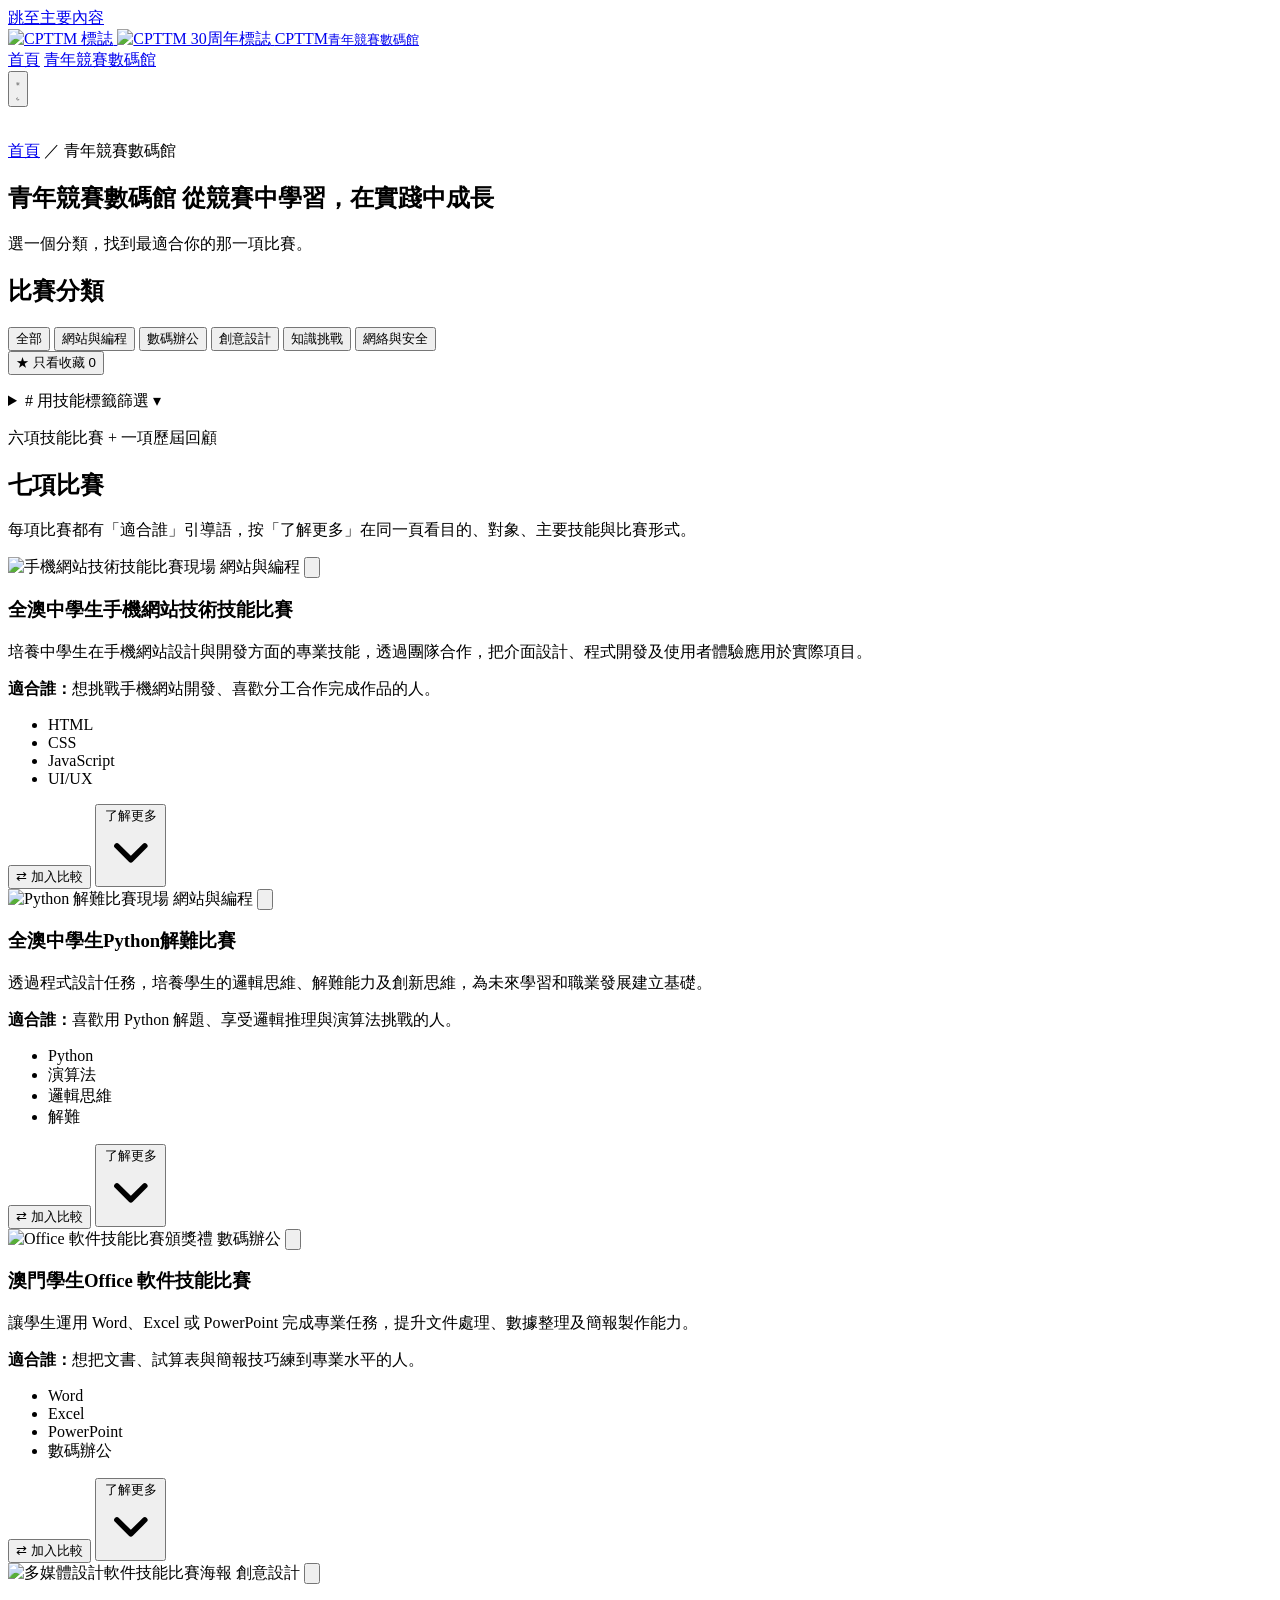
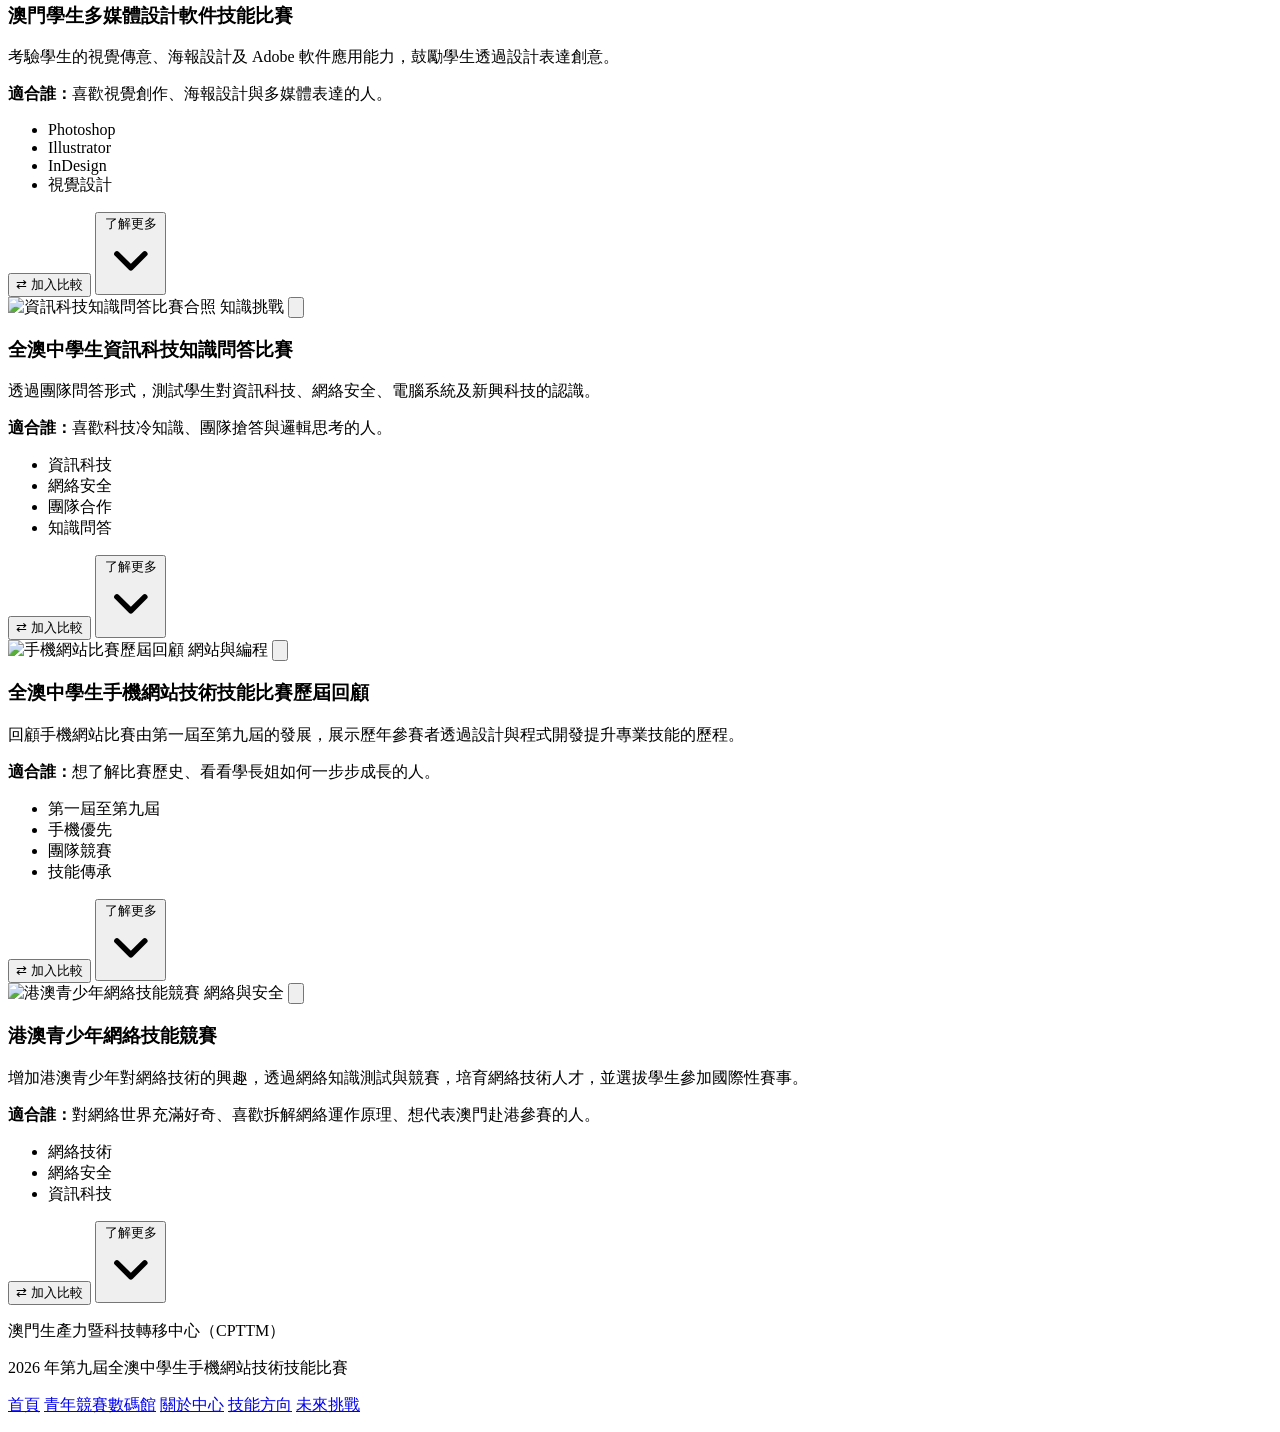
==== competitions.html @ b7210f03 "Add files via upload" ====
<!DOCTYPE html>
<html lang="zh-Hant" data-theme="light">
<head>
  <meta charset="UTF-8">
  <meta name="viewport" content="width=device-width, initial-scale=1.0">
  <meta name="description" content="CPTTM 青年競賽數碼館 — 從競賽中學習，在實踐中成長。六項比賽、九屆歷程，找到最適合你的那一項。">
  <meta name="theme-color" content="#0a2540">
  <title>青年競賽數碼館｜從競賽中學習，在實踐中成長</title>
  <script>
    /* 提早設定主題，避免畫面閃爍；同時標記 JS 已啟用（給動畫用） */
    (function () {
      document.documentElement.classList.add("js");
      try {
        var t = localStorage.getItem("cpttm30_theme");
        if (t !== "light" && t !== "dark") {
          t = (window.matchMedia && window.matchMedia("(prefers-color-scheme: dark)").matches)
            ? "dark" : "light";
        }
        document.documentElement.setAttribute("data-theme", t);
      } catch (e) {
        document.documentElement.setAttribute("data-theme", "light");
      }
    })();
  </script>
  <link rel="stylesheet" href="css/style.css">
</head>
<body>
  <a class="skip-link" href="#main">跳至主要內容</a>

  <header class="site-header">
    <div class="wrap header-inner">
      <a class="brand" href="index.html" aria-label="CPTTM 青年競賽數碼館首頁">
        <img src="logos/原色LOGO.png" alt="CPTTM 標誌" class="logo-cpttm" decoding="async">
        <img src="logos/cpttm-30th-c.png" alt="CPTTM 30周年標誌" class="logo-30th" decoding="async">
        <span class="site-name">CPTTM<small>青年競賽數碼館</small></span>
      </a>
      <nav class="main-nav" aria-label="主要導覽">
        <a href="index.html">首頁</a>
        <a href="competitions.html" aria-current="page">青年競賽數碼館</a>
      </nav>
      <button class="theme-toggle" id="themeToggle" type="button"
              aria-label="切換至深色模式" aria-pressed="false">
        <svg class="icon-sun" viewBox="0 0 24 24" aria-hidden="true" focusable="false">
          <circle cx="12" cy="12" r="4.5" fill="none" stroke="currentColor" stroke-width="1.8"/>
          <path d="M12 2.5 V5 M12 19 V21.5 M2.5 12 H5 M19 12 H21.5
                   M5.2 5.2 L6.9 6.9 M17.1 17.1 L18.8 18.8
                   M18.8 5.2 L17.1 6.9 M6.9 17.1 L5.2 18.8"
                stroke="currentColor" stroke-width="1.8" stroke-linecap="round"/>
        </svg>
        <svg class="icon-moon" viewBox="0 0 24 24" aria-hidden="true" focusable="false">
          <path d="M20 14.5 A8.5 8.5 0 1 1 9.5 4 A7 7 0 0 0 20 14.5 Z"
                fill="none" stroke="currentColor" stroke-width="1.8"
                stroke-linejoin="round"/>
        </svg>
      </button>
    </div>
  </header>

  <main id="main">

       <!-- ===== 頁面標題 ===== -->
       <section class="page-hero" aria-labelledby="page-title">
        <!-- 裝飾背景圖（三張傾斜縮圖，低透明度） -->
        <div class="page-hero-bg" aria-hidden="true">
          <img src="images/competition-web.jpg"    alt="" class="phb-img phb-img--1">
          <img src="images/competition-python.jpg" alt="" class="phb-img phb-img--2">
          <img src="images/competition-quiz.jpg"   alt="" class="phb-img phb-img--3">
        </div>
        <div class="wrap">
          <p class="page-eyebrow">
            <a href="index.html" class="breadcrumb">首頁</a>
            <span aria-hidden="true">／</span>
            青年競賽數碼館
          </p>
          <h1 id="page-title" class="page-title">
            <span>青年競賽數碼館</span>
            <span>從競賽中學習，在實踐中成長</span>
          </h1>
          <p class="page-sub">選一個分類，找到最適合你的那一項比賽。</p>
        </div>
      </section>
    <!-- ===== 篩選 ===== -->
    <section class="section section--tight" aria-labelledby="filter-title">
      <div class="wrap">
        <h2 id="filter-title" class="sr-only">比賽分類</h2>

        <div class="filter-bar" role="group" aria-label="比賽分類篩選">
          <button class="filter-btn is-active" type="button" data-filter="all" aria-pressed="true">全部</button>
          <button class="filter-btn" type="button" data-filter="web" aria-pressed="false">網站與編程</button>
          <button class="filter-btn" type="button" data-filter="office" aria-pressed="false">數碼辦公</button>
          <button class="filter-btn" type="button" data-filter="design" aria-pressed="false">創意設計</button>
          <button class="filter-btn" type="button" data-filter="quiz" aria-pressed="false">知識挑戰</button>
          <button class="filter-btn" type="button" data-filter="network" aria-pressed="false">網絡與安全</button>
        </div>

        <div class="filter-extra">
          <button class="fav-filter-btn" id="favFilterBtn" type="button" aria-pressed="false">
            <span aria-hidden="true">★</span>
            <span>只看收藏</span>
            <span class="fav-count" id="favCount">0</span>
          </button>
          <p class="filter-hint" id="filterHint" role="status" aria-live="polite"></p>
        </div>

        <!-- 技能標籤：第二層篩選（可折疊） -->
        <details class="tag-filter" id="tagFilter">
          <summary class="tag-filter-summary">
            <span class="tag-filter-icon" aria-hidden="true">#</span>
            <span>用技能標籤篩選</span>
            <span class="tag-filter-chevron" aria-hidden="true">▾</span>
          </summary>
          <div class="tag-cloud" id="tagCloudList" role="group" aria-label="技能標籤篩選"></div>
        </details>
      </div>
    </section>

    <!-- ===== 六項比賽 ===== -->
    <section id="competitions" class="section" aria-labelledby="competitions-title">
      <div class="wrap">
        <header class="section-head">
          <p class="section-eyebrow">六項技能比賽 + 一項歷屆回顧</p>
          <h2 id="competitions-title">七項比賽</h2>
          <p class="section-sub">每項比賽都有「適合誰」引導語，按「了解更多」在同一頁看目的、對象、主要技能與比賽形式。</p>
        </header>

        <div class="competition-grid" id="competitionGrid">

          <!-- A. 手機網站 -->
          <article class="competition-card" data-category="web" data-id="A">
            <div class="card-media">
              <img src="images/competition-web.jpg" alt="手機網站技術技能比賽現場" width="800" height="500" loading="lazy">
              <span class="card-badge">網站與編程</span>
              <button class="fav-btn" type="button" data-fav="A" aria-pressed="false" aria-label="收藏「全澳中學生手機網站技術技能比賽」">
                <svg viewBox="0 0 24 24" aria-hidden="true" focusable="false">
                  <path d="M12 3 L14.9 9 L21.5 9.7 L16.7 14.2 L18 20.7 L12 17.6 L6 20.7 L7.3 14.2 L2.5 9.7 L9.1 9 Z"
                        fill="none" stroke="currentColor" stroke-width="1.8" stroke-linejoin="round"/>
                </svg>
              </button>
            </div>
            <div class="card-body">
              <h3>全澳中學生手機網站技術技能比賽</h3>
              <p class="card-intro">培養中學生在手機網站設計與開發方面的專業技能，透過團隊合作，把介面設計、程式開發及使用者體驗應用於實際項目。</p>
              <p class="card-fit"><strong>適合誰：</strong>想挑戰手機網站開發、喜歡分工合作完成作品的人。</p>
              <ul class="tag-row" aria-label="技能標籤">
                <li>HTML</li><li>CSS</li><li>JavaScript</li><li>UI/UX</li>
              </ul>
              <button class="compare-btn" type="button" data-compare="A" aria-pressed="false">
                <span aria-hidden="true">⇄</span>
                <span class="compare-label">加入比較</span>
              </button>
              <button class="more-btn" type="button" aria-expanded="false" aria-controls="detail-A">
                <span>了解更多</span>
                <svg viewBox="0 0 24 24" aria-hidden="true" focusable="false">
                  <path d="M6 9 L12 15 L18 9" stroke="currentColor" stroke-width="2.4"
                        fill="none" stroke-linecap="round" stroke-linejoin="round"/>
                </svg>
              </button>
              <div class="details" id="detail-A" hidden>
                <dl>
                  <div><dt>比賽目的</dt><dd>培養中學生在手機網站設計與開發方面的專業技能。</dd></div>
                  <div><dt>參賽對象</dt><dd>本澳中學生（二人一隊）。</dd></div>
                  <div><dt>主要技能</dt><dd>HTML、CSS、JavaScript、介面與使用者體驗設計。</dd></div>
                  <div><dt>比賽形式</dt><dd>以團隊形式於限時內完成指定主題的手機網站。</dd></div>
                </dl>
                <button class="close-btn" type="button">收起</button>
              </div>
            </div>
          </article>

          <!-- B. Python -->
          <article class="competition-card" data-category="web" data-id="B">
            <div class="card-media">
              <img src="images/competition-python.jpg" alt="Python 解難比賽現場" width="800" height="500" loading="lazy">
              <span class="card-badge">網站與編程</span>
              <button class="fav-btn" type="button" data-fav="B" aria-pressed="false" aria-label="收藏「全澳中學生Python解難比賽」">
                <svg viewBox="0 0 24 24" aria-hidden="true" focusable="false">
                  <path d="M12 3 L14.9 9 L21.5 9.7 L16.7 14.2 L18 20.7 L12 17.6 L6 20.7 L7.3 14.2 L2.5 9.7 L9.1 9 Z"
                        fill="none" stroke="currentColor" stroke-width="1.8" stroke-linejoin="round"/>
                </svg>
              </button>
            </div>
            <div class="card-body">
              <h3>全澳中學生Python解難比賽</h3>
              <p class="card-intro">透過程式設計任務，培養學生的邏輯思維、解難能力及創新思維，為未來學習和職業發展建立基礎。</p>
              <p class="card-fit"><strong>適合誰：</strong>喜歡用 Python 解題、享受邏輯推理與演算法挑戰的人。</p>
              <ul class="tag-row" aria-label="技能標籤">
                <li>Python</li><li>演算法</li><li>邏輯思維</li><li>解難</li>
              </ul>
              <button class="compare-btn" type="button" data-compare="B" aria-pressed="false">
                <span aria-hidden="true">⇄</span>
                <span class="compare-label">加入比較</span>
              </button>
              <button class="more-btn" type="button" aria-expanded="false" aria-controls="detail-B">
                <span>了解更多</span>
                <svg viewBox="0 0 24 24" aria-hidden="true" focusable="false">
                  <path d="M6 9 L12 15 L18 9" stroke="currentColor" stroke-width="2.4"
                        fill="none" stroke-linecap="round" stroke-linejoin="round"/>
                </svg>
              </button>
              <div class="details" id="detail-B" hidden>
                <dl>
                  <div><dt>比賽目的</dt><dd>培養學生的邏輯思維、解難能力及創新思維。</dd></div>
                  <div><dt>參賽對象</dt><dd>本澳中學生。</dd></div>
                  <div><dt>主要技能</dt><dd>Python、演算法、邏輯思維。</dd></div>
                  <div><dt>比賽形式</dt><dd>於限時內透過程式設計任務完成解難挑戰。</dd></div>
                </dl>
                <button class="close-btn" type="button">收起</button>
              </div>
            </div>
          </article>

          <!-- C. Office -->
          <article class="competition-card" data-category="office" data-id="C">
            <div class="card-media">
              <img src="images/competition-office.jpg" alt="Office 軟件技能比賽頒獎禮" width="800" height="500" loading="lazy">
              <span class="card-badge">數碼辦公</span>
              <button class="fav-btn" type="button" data-fav="C" aria-pressed="false" aria-label="收藏「澳門學生Office 軟件技能比賽」">
                <svg viewBox="0 0 24 24" aria-hidden="true" focusable="false">
                  <path d="M12 3 L14.9 9 L21.5 9.7 L16.7 14.2 L18 20.7 L12 17.6 L6 20.7 L7.3 14.2 L2.5 9.7 L9.1 9 Z"
                        fill="none" stroke="currentColor" stroke-width="1.8" stroke-linejoin="round"/>
                </svg>
              </button>
            </div>
            <div class="card-body">
              <h3>澳門學生Office 軟件技能比賽</h3>
              <p class="card-intro">讓學生運用 Word、Excel 或 PowerPoint 完成專業任務，提升文件處理、數據整理及簡報製作能力。</p>
              <p class="card-fit"><strong>適合誰：</strong>想把文書、試算表與簡報技巧練到專業水平的人。</p>
              <ul class="tag-row" aria-label="技能標籤">
                <li>Word</li><li>Excel</li><li>PowerPoint</li><li>數碼辦公</li>
              </ul>
              <button class="compare-btn" type="button" data-compare="C" aria-pressed="false">
                <span aria-hidden="true">⇄</span>
                <span class="compare-label">加入比較</span>
              </button>
              <button class="more-btn" type="button" aria-expanded="false" aria-controls="detail-C">
                <span>了解更多</span>
                <svg viewBox="0 0 24 24" aria-hidden="true" focusable="false">
                  <path d="M6 9 L12 15 L18 9" stroke="currentColor" stroke-width="2.4"
                        fill="none" stroke-linecap="round" stroke-linejoin="round"/>
                </svg>
              </button>
              <div class="details" id="detail-C" hidden>
                <dl>
                  <div><dt>比賽目的</dt><dd>提升學生的文件處理、數據整理及簡報製作能力。</dd></div>
                  <div><dt>參賽對象</dt><dd>本澳學生。</dd></div>
                  <div><dt>主要技能</dt><dd>Word、Excel、PowerPoint。</dd></div>
                  <div><dt>比賽形式</dt><dd>運用 Office 軟件完成指定專業任務。</dd></div>
                </dl>
                <button class="close-btn" type="button">收起</button>
              </div>
            </div>
          </article>

          <!-- D. 多媒體設計 -->
          <article class="competition-card" data-category="design" data-id="D">
            <div class="card-media">
              <img src="images/competition-design.jpg" alt="多媒體設計軟件技能比賽海報" width="800" height="500" loading="lazy">
              <span class="card-badge">創意設計</span>
              <button class="fav-btn" type="button" data-fav="D" aria-pressed="false" aria-label="收藏「澳門學生多媒體設計軟件技能比賽」">
                <svg viewBox="0 0 24 24" aria-hidden="true" focusable="false">
                  <path d="M12 3 L14.9 9 L21.5 9.7 L16.7 14.2 L18 20.7 L12 17.6 L6 20.7 L7.3 14.2 L2.5 9.7 L9.1 9 Z"
                        fill="none" stroke="currentColor" stroke-width="1.8" stroke-linejoin="round"/>
                </svg>
              </button>
            </div>
            <div class="card-body">
              <h3>澳門學生多媒體設計軟件技能比賽</h3>
              <p class="card-intro">考驗學生的視覺傳意、海報設計及 Adobe 軟件應用能力，鼓勵學生透過設計表達創意。</p>
              <p class="card-fit"><strong>適合誰：</strong>喜歡視覺創作、海報設計與多媒體表達的人。</p>
              <ul class="tag-row" aria-label="技能標籤">
                <li>Photoshop</li><li>Illustrator</li><li>InDesign</li><li>視覺設計</li>
              </ul>
              <button class="compare-btn" type="button" data-compare="D" aria-pressed="false">
                <span aria-hidden="true">⇄</span>
                <span class="compare-label">加入比較</span>
              </button>
              <button class="more-btn" type="button" aria-expanded="false" aria-controls="detail-D">
                <span>了解更多</span>
                <svg viewBox="0 0 24 24" aria-hidden="true" focusable="false">
                  <path d="M6 9 L12 15 L18 9" stroke="currentColor" stroke-width="2.4"
                        fill="none" stroke-linecap="round" stroke-linejoin="round"/>
                </svg>
              </button>
              <div class="details" id="detail-D" hidden>
                <dl>
                  <div><dt>比賽目的</dt><dd>考驗學生的視覺傳意與海報設計能力，鼓勵以設計表達創意。</dd></div>
                  <div><dt>參賽對象</dt><dd>本澳學生。</dd></div>
                  <div><dt>主要技能</dt><dd>Photoshop、Illustrator、InDesign、視覺設計。</dd></div>
                  <div><dt>比賽形式</dt><dd>運用設計軟件完成指定主題的視覺創作。</dd></div>
                </dl>
                <button class="close-btn" type="button">收起</button>
              </div>
            </div>
          </article>

          <!-- E. 知識問答 -->
          <article class="competition-card" data-category="quiz" data-id="E">
            <div class="card-media">
              <img src="images/competition-quiz.jpg" alt="資訊科技知識問答比賽合照" width="800" height="500" loading="lazy">
              <span class="card-badge">知識挑戰</span>
              <button class="fav-btn" type="button" data-fav="E" aria-pressed="false" aria-label="收藏「全澳中學生資訊科技知識問答比賽」">
                <svg viewBox="0 0 24 24" aria-hidden="true" focusable="false">
                  <path d="M12 3 L14.9 9 L21.5 9.7 L16.7 14.2 L18 20.7 L12 17.6 L6 20.7 L7.3 14.2 L2.5 9.7 L9.1 9 Z"
                        fill="none" stroke="currentColor" stroke-width="1.8" stroke-linejoin="round"/>
                </svg>
              </button>
            </div>
            <div class="card-body">
              <h3>全澳中學生資訊科技知識問答比賽</h3>
              <p class="card-intro">透過團隊問答形式，測試學生對資訊科技、網絡安全、電腦系統及新興科技的認識。</p>
              <p class="card-fit"><strong>適合誰：</strong>喜歡科技冷知識、團隊搶答與邏輯思考的人。</p>
              <ul class="tag-row" aria-label="技能標籤">
                <li>資訊科技</li><li>網絡安全</li><li>團隊合作</li><li>知識問答</li>
              </ul>
              <button class="compare-btn" type="button" data-compare="E" aria-pressed="false">
                <span aria-hidden="true">⇄</span>
                <span class="compare-label">加入比較</span>
              </button>
              <button class="more-btn" type="button" aria-expanded="false" aria-controls="detail-E">
                <span>了解更多</span>
                <svg viewBox="0 0 24 24" aria-hidden="true" focusable="false">
                  <path d="M6 9 L12 15 L18 9" stroke="currentColor" stroke-width="2.4"
                        fill="none" stroke-linecap="round" stroke-linejoin="round"/>
                </svg>
              </button>
              <div class="details" id="detail-E" hidden>
                <dl>
                  <div><dt>比賽目的</dt><dd>測試學生對資訊科技、網絡安全、電腦系統及新興科技的認識。</dd></div>
                  <div><dt>參賽對象</dt><dd>本澳中學生（團隊形式）。</dd></div>
                  <div><dt>主要技能</dt><dd>資訊科技、網絡安全、團隊合作。</dd></div>
                  <div><dt>比賽形式</dt><dd>團隊問答。</dd></div>
                </dl>
                <button class="close-btn" type="button">收起</button>
              </div>
            </div>
          </article>

          <!-- F. 歷屆回顧（入口卡） -->
          <article class="competition-card" data-category="web" data-id="F">
            <div class="card-media">
              <img src="images/competition-history.jpg" alt="手機網站比賽歷屆回顧" width="800" height="500" loading="lazy">
              <span class="card-badge">網站與編程</span>
              <button class="fav-btn" type="button" data-fav="F" aria-pressed="false" aria-label="收藏「全澳中學生手機網站技術技能比賽歷屆回顧」">
                <svg viewBox="0 0 24 24" aria-hidden="true" focusable="false">
                  <path d="M12 3 L14.9 9 L21.5 9.7 L16.7 14.2 L18 20.7 L12 17.6 L6 20.7 L7.3 14.2 L2.5 9.7 L9.1 9 Z"
                        fill="none" stroke="currentColor" stroke-width="1.8" stroke-linejoin="round"/>
                </svg>
              </button>
            </div>
            <div class="card-body">
              <h3>全澳中學生手機網站技術技能比賽歷屆回顧</h3>
              <p class="card-intro">回顧手機網站比賽由第一屆至第九屆的發展，展示歷年參賽者透過設計與程式開發提升專業技能的歷程。</p>
              <p class="card-fit"><strong>適合誰：</strong>想了解比賽歷史、看看學長姐如何一步步成長的人。</p>
              <ul class="tag-row" aria-label="技能標籤">
                <li>第一屆至第九屆</li><li>手機優先</li><li>團隊競賽</li><li>技能傳承</li>
              </ul>
              <button class="compare-btn" type="button" data-compare="F" aria-pressed="false">
                <span aria-hidden="true">⇄</span>
                <span class="compare-label">加入比較</span>
              </button>
              <button class="more-btn" type="button" aria-expanded="false" aria-controls="detail-F">
                <span>了解更多</span>
                <svg viewBox="0 0 24 24" aria-hidden="true" focusable="false">
                  <path d="M6 9 L12 15 L18 9" stroke="currentColor" stroke-width="2.4"
                        fill="none" stroke-linecap="round" stroke-linejoin="round"/>
                </svg>
              </button>
              <div class="details" id="detail-F" hidden>
                <dl>
                  <div><dt>比賽目的</dt><dd>回顧手機網站比賽由第一屆至第九屆的發展，展示技能傳承。</dd></div>
                  <div><dt>參賽對象</dt><dd>歷屆參賽者及公眾。</dd></div>
                  <div><dt>主要技能</dt><dd>手機優先、團隊競賽、技能傳承。</dd></div>
                  <div><dt>比賽形式</dt><dd>歷屆賽事回顧與成果展示。</dd></div>
                </dl>
                <p class="detail-actions">
                  <button class="text-btn" type="button" data-open-history>
                    查看第一屆至第九屆完整回顧 <span aria-hidden="true">→</span>
                  </button>
                </p>
                <button class="close-btn" type="button">收起</button>
              </div>
            </div>
          </article>
        <!-- G. 港澳青少年網絡技能競賽 -->
<article class="competition-card" data-category="network" data-id="G">
  <div class="card-media">
    <img src="images/cyber_competition.jpeg" alt="港澳青少年網絡技能競賽" width="800" height="500" loading="lazy">
    <span class="card-badge">網絡與安全</span>
    <button class="fav-btn" type="button" data-fav="G" aria-pressed="false" aria-label="收藏「港澳青少年網絡技能競賽」">
      <svg viewBox="0 0 24 24" aria-hidden="true" focusable="false">
        <path d="M12 3 L14.9 9 L21.5 9.7 L16.7 14.2 L18 20.7 L12 17.6 L6 20.7 L7.3 14.2 L2.5 9.7 L9.1 9 Z"
              fill="none" stroke="currentColor" stroke-width="1.8" stroke-linejoin="round"/>
      </svg>
    </button>
  </div>
  <div class="card-body">
    <h3>港澳青少年網絡技能競賽</h3>
    <p class="card-intro">增加港澳青少年對網絡技術的興趣，透過網絡知識測試與競賽，培育網絡技術人才，並選拔學生參加國際性賽事。</p>
    <p class="card-fit"><strong>適合誰：</strong>對網絡世界充滿好奇、喜歡拆解網絡運作原理、想代表澳門赴港參賽的人。</p>
    <ul class="tag-row" aria-label="技能標籤">
      <li>網絡技術</li><li>網絡安全</li><li>資訊科技</li>
    </ul>
    <button class="compare-btn" type="button" data-compare="G" aria-pressed="false">
      <span aria-hidden="true">⇄</span>
      <span class="compare-label">加入比較</span>
    </button>
    <button class="more-btn" type="button" aria-expanded="false" aria-controls="detail-G">
      <span>了解更多</span>
      <svg viewBox="0 0 24 24" aria-hidden="true" focusable="false">
        <path d="M6 9 L12 15 L18 9" stroke="currentColor" stroke-width="2.4"
              fill="none" stroke-linecap="round" stroke-linejoin="round"/>
      </svg>
    </button>
    <div class="details" id="detail-G" hidden>
      <dl>
        <div><dt>比賽目的</dt><dd>增加港澳兩地青少年對網絡技術的興趣，培育本澳網絡技術專才。</dd></div>
        <div><dt>參賽對象</dt><dd>本澳中學生。</dd></div>
        <div><dt>主要技能</dt><dd>網絡技術、網絡安全、資訊科技。</dd></div>
        <div><dt>比賽形式</dt><dd>初賽為線上網絡知識測試，成績最好的20名進入決賽，赴港參賽。</dd></div>
      </dl>
      <button class="close-btn" type="button">收起</button>
    </div>
  </div>
</article>

        </div>

        <p class="empty-state" id="emptyState" hidden>目前沒有符合條件的比賽，請試試其他分類。</p>
      </div>
    </section>

    <!-- ===== 歷屆回顧（獨立區域，預設隱藏） ===== -->
    <section id="historyWrapper" class="section section--tinted history-wrapper" hidden aria-labelledby="history-title">
      <div class="wrap">

        <header class="section-head history-head">
          <p class="section-eyebrow">歷屆手機網站比賽</p>
          <h2 id="history-title">一項比賽，九屆成長</h2>
          <p class="section-sub">從第一屆的起點，到第九屆的本屆——比賽陪伴本澳中學生一步步走過。</p>
          <button type="button" class="close-btn history-close" id="historyCloseBtn">
            <span aria-hidden="true">✕</span> 收起歷屆回顧
          </button>
        </header>

        <!-- 屆次按鈕列（只在這裡出現） -->
        <div class="editions" aria-label="比賽屆次">
          <span class="editions-label">屆次</span>
          <ol class="edition-list" role="list">
            <li><button class="edition-btn" type="button" data-edition="1">第一屆</button></li>
            <li><button class="edition-btn" type="button" data-edition="2">第二屆</button></li>
            <li><button class="edition-btn" type="button" data-edition="3">第三屆</button></li>
            <li><button class="edition-btn" type="button" data-edition="4">第四屆</button></li>
            <li><button class="edition-btn" type="button" data-edition="5">第五屆</button></li>
            <li><button class="edition-btn" type="button" data-edition="6">第六屆</button></li>
            <li><button class="edition-btn" type="button" data-edition="7">第七屆</button></li>
            <li><button class="edition-btn" type="button" data-edition="8">第八屆</button></li>
            <li class="current">
              <button class="edition-btn" type="button" data-edition="9" aria-current="true">
                第九屆<em class="badge-now">本屆</em>
              </button>
            </li>
          </ol>
        </div>

        <!-- 每年獨立 section -->
        <div class="history-sections">

          <article class="history-section" id="history-1" data-edition="1">
            <header class="history-section-head">
              <span class="history-year" aria-hidden="true">2018</span>
              <h3>第一屆：起點</h3>
            </header>
            <dl class="history-meta">
              <div><dt>主辦</dt><dd>澳門生產力暨科技轉移中心</dd></div>
              <div><dt>協辦 / 贊助</dt><dd>澳門科學技術發展基金協辦；教育暨青年局贊助</dd></div>
              <div><dt>比賽形式</dt><dd>個人制，先經培訓班篩選</dd></div>
              <div><dt>決賽地點</dt><dd>科技周期間進行</dd></div>
            </dl>
            <p class="history-desc">第一屆全澳中學生手機網站設計技能比賽正式創辦，為本澳中學生提供手機網站技術競技平台。比賽以個人方式參賽，先經培訓班篩選，決賽於科技周期間進行。</p>
            <div class="history-awards">
              <h4>獲獎名單</h4>
              <ul>
                <li><strong>中學組冠軍</strong>李佳駿</li>
              </ul>
              <p class="history-prize">獎金：第一名 6,000 元、第二名 3,000 元、第三名 1,500 元，各獲獎盃乙座。</p>
            </div>
          </article>

          <article class="history-section" id="history-2" data-edition="2">
            <header class="history-section-head">
              <span class="history-year" aria-hidden="true">2019</span>
              <h3>第二屆：延續</h3>
            </header>
            <dl class="history-meta">
              <div><dt>決賽時間</dt><dd>2019年10月10日</dd></div>
              <div><dt>決賽地點</dt><dd>澳門威尼斯人展覽館—科學技術發展基金 2019 科技周 </dd></div>
              <div><dt>比賽形式</dt><dd>個人制</dd></div>
              <div><dt>技術特點</dt><dd>強調手機感應器互動：位置、方向、體感、相機、藍牙</dd></div>
            </dl>
            <p class="history-desc">第二屆比賽決賽於澳門威尼斯人展覽館中完成。手機網站技術和傳統網站的最大分別在於手機更個人化，及有更多感應器以加強互動，例如位置、方向、體感、相機、甚至藍牙技術等都可以在手機上實現。</p>
            <div class="history-awards">
              <h4>獲獎名單</h4>
              <ul>
                <li><strong>第一名</strong>李佳駿</li>
                <li><strong>第二名</strong>鐘梓瓏</li>
                <li><strong>第三名</strong>蔡尚均</li>
              </ul>
            </div>
          </article>

          <article class="history-section" id="history-3" data-edition="3">
            <header class="history-section-head">
              <span class="history-year" aria-hidden="true">2020</span>
              <h3>第三屆：成長</h3>
            </header>
            <dl class="history-meta">
              <div><dt>報名期間</dt><dd>2020年7月6日 至 7月31日</dd></div>
              <div><dt>組別</dt><dd>中學組、大專組</dd></div>
              <div><dt>參賽人數</dt><dd>72 名學生</dd></div>
              <div><dt>賽制</dt><dd>先網絡培訓強化課程，再選拔賽，每組選出八人進入決賽</dd></div>
              <div><dt>特別安排</dt><dd>首次開放予市民觀賽</dd></div>
            </dl>
            <p class="history-desc">第三屆賽事設有大專組及中學生兩個組別，共有 72 名學生參加，比賽期間首次開放予市民觀賽。賽前提供網絡培訓強化課程，並舉行選拔賽，每組選出八人參加決賽。</p>
            <div class="history-awards">
              <h4>獲獎名單（中學組）</h4>
              <ul>
                <li><strong>冠軍</strong>張鎮揚（澳門勞校中學）</li>
                <li><strong>亞軍</strong>黃浩源（澳門勞校中學）</li>
                <li><strong>季軍</strong>顏俊偉（培正中學）</li>
              </ul>
              <p class="history-prize">獎金：冠軍 6,000 元、亞軍 3,000 元、季軍 1,000 元，各獲獎盃乙座。</p>
            </div>
          </article>

          <article class="history-section" id="history-4" data-edition="4">
            <header class="history-section-head">
              <span class="history-year" aria-hidden="true">2021</span>
              <h3>第四屆：拓展</h3>
            </header>
            <dl class="history-meta">
              <div><dt>初賽日期</dt><dd>2021年9月15日</dd></div>
              <div><dt>組別</dt><dd>中學組、大專組</dd></div>
              <div><dt>決賽名額</dt><dd>中學組前 10 名、大專組前 5 名</dd></div>
              <div><dt>培訓</dt><dd>入圍選手於 9/25、9/26、10/9、10/10 接受共 24 小時培訓</dd></div>
            </dl>
            <p class="history-desc">第四屆全澳學生手機網站技術技能比賽初賽於 2021 年 9 月 15 日完成，賽事分為中學組及大專組。中學組排名前 10 位、大專組排名前 5 位參賽者進入決賽，入圍選手於 9 月 25、26 日、10 月 9、10 日接受共 24 小時的培訓。</p>
            <div class="history-awards">
              <h4>獲獎名單（中學組）</h4>
              <ul>
                <li><strong>冠軍</strong>張鎮揚（澳門勞校中學）</li>
                <li><strong>亞軍</strong>顏俊偉（培正中學）</li>
                <li><strong>季軍</strong>黃浩源（澳門勞校中學）</li>
              </ul>
              <p class="history-prize">獎金：冠軍 4,000 元、亞軍 3,000 元、季軍 2,000 元，各獲獎盃乙座。</p>
            </div>
          </article>

          <article class="history-section" id="history-5" data-edition="5">
            <header class="history-section-head">
              <span class="history-year" aria-hidden="true">2022</span>
              <h3>第五屆：規模</h3>
            </header>
            <dl class="history-meta">
              <div><dt>參賽規模</dt><dd>19 所學校、60 名學生</dd></div>
              <div><dt>初賽日期</dt><dd>2022年11月9日</dd></div>
              <div><dt>決賽日期</dt><dd>2022年11月26日</dd></div>
              <div><dt>決賽地點</dt><dd>本中心數碼匯點</dd></div>
              <div><dt>決賽主題</dt><dd>澳門旅遊文化：旅遊登記表、旅客資訊記錄、行程卡</dd></div>
            </dl>
            <p class="history-desc">第五屆賽事報名踴躍，吸引 19 所學校、共 60 名學生參賽。初賽已於 2022 年 11 月 9 日完成，成績前 16 名的選手晉級決賽，並獲得由本中心提供的 12 小時晉級培訓課程。決賽於 11 月 26 日在本中心數碼匯點舉行，以澳門旅遊文化作主題，讓參賽者設計及製作旅遊登記表及記錄旅客資訊，最後生成行程卡供旅客儲存。</p>
            <div class="history-awards">
              <h4>獲獎名單</h4>
              <ul>
                <li><strong>冠軍</strong>黃浩源（澳門勞校中學）</li>
                <li><strong>亞軍</strong>張鎮揚（澳門勞校中學）</li>
                <li><strong>季軍</strong>羅友成（鏡平學校（中學部））</li>
                <li><strong>優異獎</strong>尤啓樂（培正中學）、顏俊偉（培正中學）、岑嘉洛（澳門大學）</li>
              </ul>
              <p class="history-prize">獎金：冠軍 4,000 元、亞軍 3,000 元、季軍 2,000 元、優異獎 500 元。</p>
            </div>
          </article>

          <article class="history-section" id="history-6" data-edition="6">
            <header class="history-section-head">
              <span class="history-year" aria-hidden="true">2023</span>
              <h3>第六屆：創新</h3>
            </header>
            <dl class="history-meta">
              <div><dt>參賽規模</dt><dd>12 所學校、38 隊、76 位學生</dd></div>
              <div><dt>初賽日期</dt><dd>2023年10月13日</dd></div>
              <div><dt>決賽日期</dt><dd>2023年11月5日</dd></div>
              <div><dt>決賽地點</dt><dd>本中心數碼匯點</dd></div>
              <div><dt>決賽主題</dt><dd>餐飲：簡易自助點餐飲系統（點餐界面、點餐功能、統計價格）</dd></div>
            </dl>
            <p class="history-desc">第六屆賽事吸引 12 所學校、共 38 隊 76 位學生參賽。初賽已於 2023 年 10 月 13 日完成，成績前 10 隊的選手晉級決賽，並獲得由本中心提供的 12 小時晉級培訓課程。決賽於 2023 年 11 月 5 日在本中心數碼匯點舉行，以餐飲作主題，讓參賽隊伍設計及製作簡易的自助點餐飲系統，參賽隊伍需要在限時內完成點餐系統的界面設計、簡易的點餐功能以及統計價格功能。</p>
            <div class="history-awards">
              <h4>獲獎名單</h4>
              <ul>
                <li><strong>冠軍</strong>聖若瑟教區中學第五校（何義輝、林慧俊）</li>
                <li><strong>亞軍</strong>聖保祿學校（盧銘翔、廖梓熙）</li>
                <li><strong>季軍</strong>聖羅撒英文中學（林卓妍、容子詠）</li>
                <li><strong>優異獎</strong>澳門工聯職業技術中學（周啓賢、劉家晞）、澳門勞校中學（許詩雅、李耀輝）</li>
              </ul>
              <p class="history-prize">獎金：冠軍 4,000 元、亞軍 3,000 元、季軍 2,000 元、優異獎 500 元。</p>
            </div>
          </article>

          <article class="history-section" id="history-7" data-edition="7">
            <header class="history-section-head">
              <span class="history-year" aria-hidden="true">2024</span>
              <h3>第七屆：傳承</h3>
            </header>
            <dl class="history-meta">
              <div><dt>合辦單位</dt><dd>澳門教育及青年發展局、澳門生產力暨科技轉移中心</dd></div>
              <div><dt>比賽形式</dt><dd>隊制，每隊 2 人，須為同一學校，每校最多 5 隊</dd></div>
              <div><dt>決賽名額</dt><dd>初賽前 10 隊晉級決賽（每校最多 2 隊）</dd></div>
              <div><dt>初賽內容</dt><dd>HTML、CSS、JavaScript、WCAG、平面設計、網站設計、UI/UX</dd></div>
            </dl>
            <p class="history-desc">第七屆全澳中學生手機網站技術技能比賽由澳門教育及青年發展局與澳門生產力暨科技轉移中心合辦，以隊制形式參賽，每隊 2 人，2 人必須為同一學校，每間學校最多可派出 5 隊隊伍參加初賽。按初賽得分之順序，將有 10 隊隊伍晉身決賽，惟每間學校只限 2 隊隊伍進入決賽。初賽以機試形式作賽，內容涵蓋網站設計和開發的基礎知識，包括 HTML、CSS、JavaScript、WCAG、平面設計、網站設計、用戶介面設計、用戶體驗設計等。</p>
            <div class="history-awards">
              <h4>獲獎名單</h4>
              <ul>
                <li><strong>冠軍</strong>澳門工聯職業技術中學（許紹威、趙梓傑）</li>
                <li><strong>亞軍</strong>聖若瑟教區中學第五校（柯彬淼、何俊銘）</li>
                <li><strong>季軍</strong>粵華中學（彭灝軒、杜家星）</li>
                <li><strong>優異獎</strong>澳門培正中學（李源浩、羅天逸；楊皓森、李倬霖）、聖公會（蔡高中學）等</li>
              </ul>
            </div>
          </article>

          <article class="history-section" id="history-8" data-edition="8">
            <header class="history-section-head">
              <span class="history-year" aria-hidden="true">2025</span>
              <h3>第八屆：規模與傳承</h3>
            </header>
            <dl class="history-meta">
              <div><dt>參賽規模</dt><dd>18 所學校、40 支隊伍、80 名中學生</dd></div>
              <div><dt>決賽日期</dt><dd>2025年10月18日</dd></div>
              <div><dt>頒獎禮</dt><dd>2025年11月15日 假 澳門科學館會議廳</dd></div>
              <div><dt>比賽形式</dt><dd>隊制，每隊 2 人，須為同一學校，每校最多 5 隊</dd></div>
            </dl>
            <p class="history-desc">第八屆賽事已發展為隊制比賽，每隊 2 人，兩人必須為同一學校，每間學校最多可派出 5 隊參加初賽。2025 年總決賽於 10 月 18 日完成，共有 18 所學校、40 支隊伍、80 名中學生參與。賽事於 11 月 15 日假澳門科學館會議廳舉行聯合頒獎禮。</p>
            <div class="history-awards">
              <h4>獲獎名單</h4>
              <ul>
                <li><strong>冠軍</strong>澳門培正中學（李倬霖、羅天逸）</li>
                <li><strong>亞軍</strong>聖若瑟教區中學第五校（英文部）（柯彬淼、湯浩希）</li>
                <li><strong>季軍</strong>濠江中學（陳天澤、黃錦霖）</li>
                <li><strong>卓越獎</strong>粵華中文中學（杜家星、鄭梓傑）；勞校中學（羅曉濤、張鎮南）</li>
                <li><strong>優異獎</strong>勞校中學（羅兆荏、盧建諾）；澳門培正中學（楊皓森、張兆鋒）；聖保祿學校（朱相檳、陳昊昇）；澳門工聯職業技術中學（蔣昊臻、王子昂）</li>
              </ul>
              <p class="history-prize">獎金：冠軍 3,500 元、亞軍 2,500 元、季軍 1,500 元、卓越獎 500 元、優異獎 300 元。</p>
            </div>
          </article>

          <article class="history-section history-section--now" id="history-9" data-edition="9">
            <header class="history-section-head">
              <span class="history-year" aria-hidden="true">2026</span>
              <h3>第九屆：本屆 <em class="badge-now">本屆</em></h3>
            </header>
            <dl class="history-meta">
              <div><dt>報名與初賽</dt><dd>2026年9月</dd></div>
              <div><dt>決賽培訓與決賽</dt><dd>2026年10月</dd></div>
              <div><dt>比賽形式</dt><dd>隊制</dd></div>
              <div><dt>目標</dt><dd>發掘有潛質的青少年參加日後地區性及國際性比賽</dd></div>
            </dl>
            <p class="history-desc">2026 年第九屆賽事，延續「攜手同行三十載」精神。比賽安排於 9 月進行報名及初賽，10 月進行決賽培訓及決賽。本屆以隊制形式進行，鼓勵學生以手機網站技術回應未來挑戰，發掘有潛質的青少年參加日後地區性及國際性比賽。</p>
          </article>

        </div>

        <p class="history-source">
          官方連結：
          <a class="text-link"
             href="https://www.cpttm.org.mo/ist/it-competitions/mobile-web-competition/"
             target="_blank" rel="noopener">
            CPTTM 手機網站技術技能比賽 <span aria-hidden="true">↗</span>
          </a>
        </p>
      </div>
    </section>

    <!-- ===== 兩項比較面板（選做加分） ===== -->
    <section id="comparePanel" class="compare-panel" hidden aria-labelledby="compare-title">
      <div class="wrap compare-inner">
        <h2 id="compare-title" class="sr-only">比賽比較</h2>
        <div class="compare-slots" id="compareSlots"></div>
        <div class="compare-actions">
          <button type="button" class="text-btn" id="compareClearBtn">清除比較</button>
          <button type="button" class="close-btn" id="compareCloseBtn">收起比較</button>
        </div>
      </div>
    </section>

  </main>

  <footer class="site-footer">
    <div class="wrap footer-inner">
      <div class="footer-brand">
        <p class="footer-title">澳門生產力暨科技轉移中心（CPTTM）</p>
        <p class="footer-sub">2026 年第九屆全澳中學生手機網站技術技能比賽</p>
      </div>
      <nav class="footer-nav" aria-label="頁尾導覽">
        <a href="index.html">首頁</a>
        <a href="competitions.html">青年競賽數碼館</a>
        <a href="index.html#about">關於中心</a>
        <a href="index.html#skills">技能方向</a>
        <a href="index.html#future">未來挑戰</a>
      </nav>
    </div>
  </footer>

  <button id="backToTop" class="back-to-top" type="button" hidden aria-label="返回頁首">
    <svg viewBox="0 0 24 24" aria-hidden="true" focusable="false">
      <path d="M12 5 L12 19 M5 12 L12 5 L19 12"
            stroke="currentColor" stroke-width="2.4"
            fill="none" stroke-linecap="round" stroke-linejoin="round"/>
    </svg>
  </button>

  <!-- 無障礙：狀態播報 -->
  <p id="a11yStatus" class="sr-only" role="status" aria-live="polite"></p>

  <script src="js/main.js"></script>
</body>
</html>
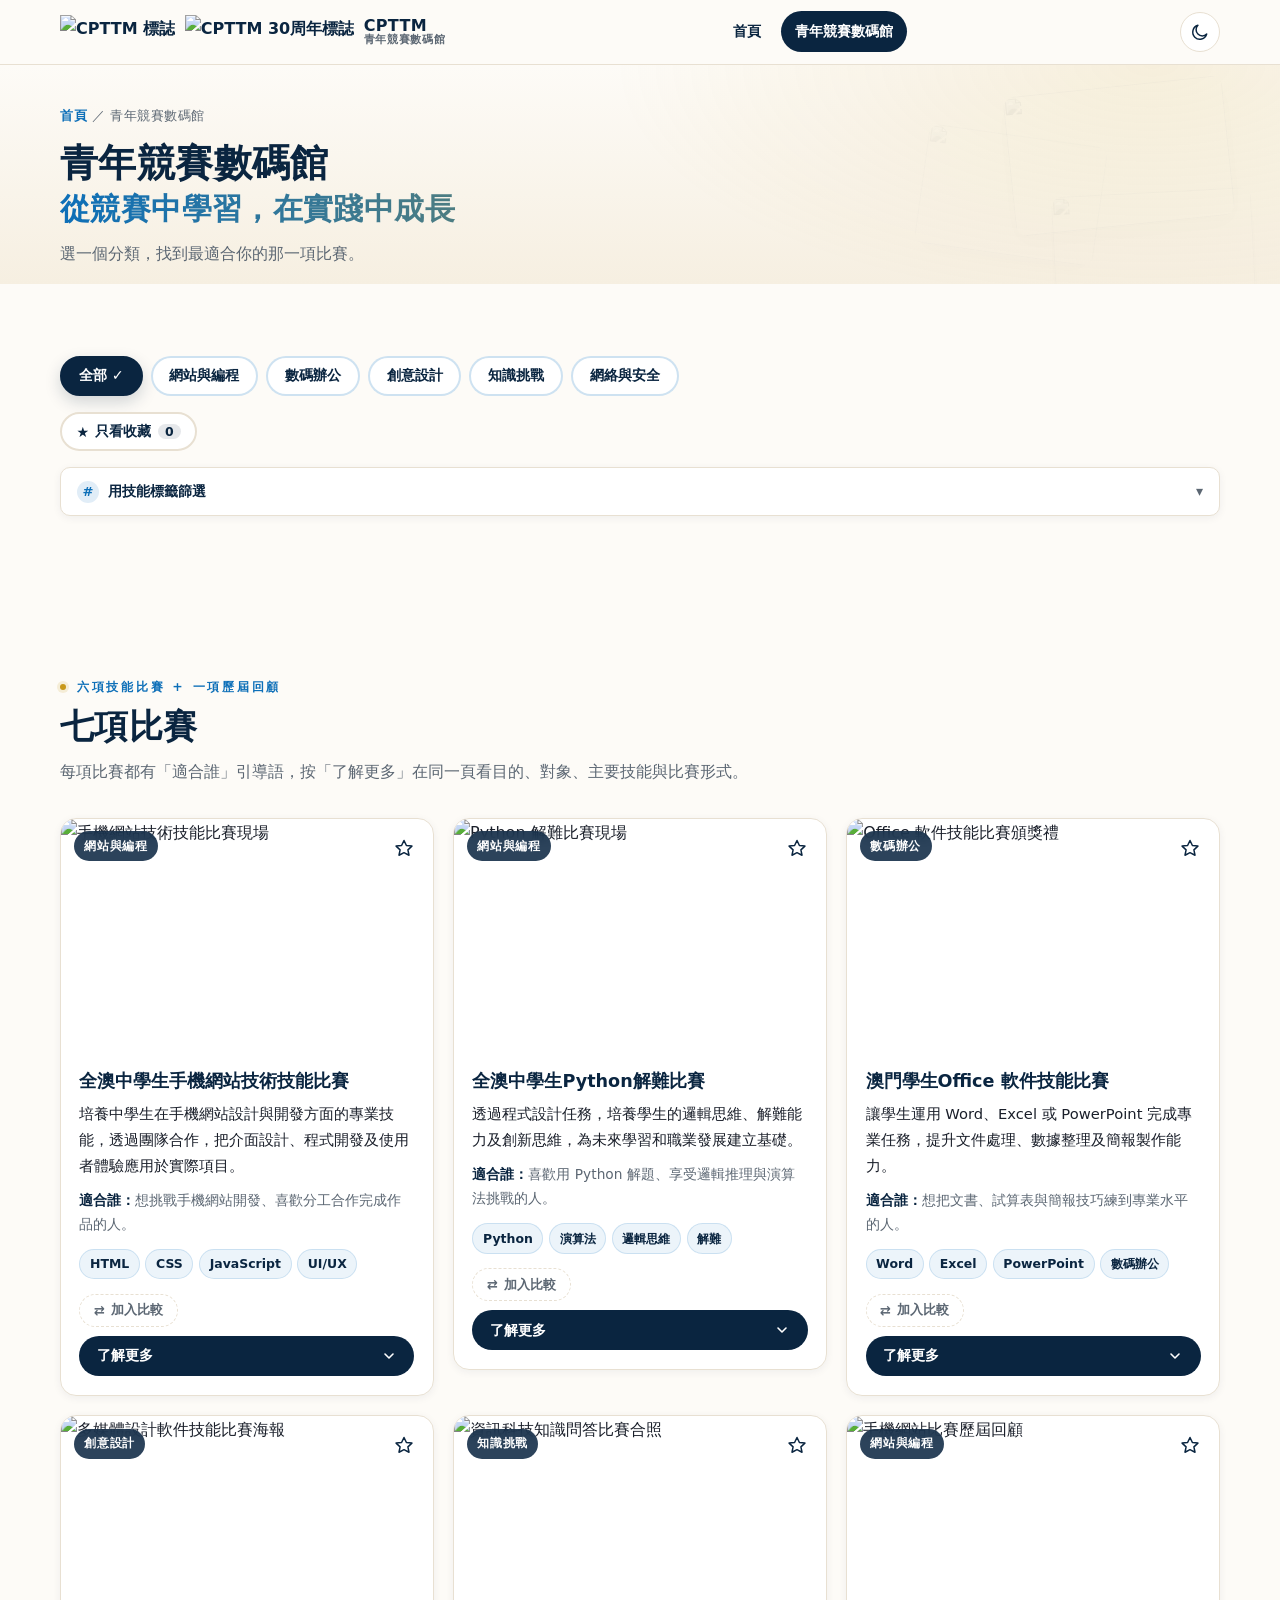
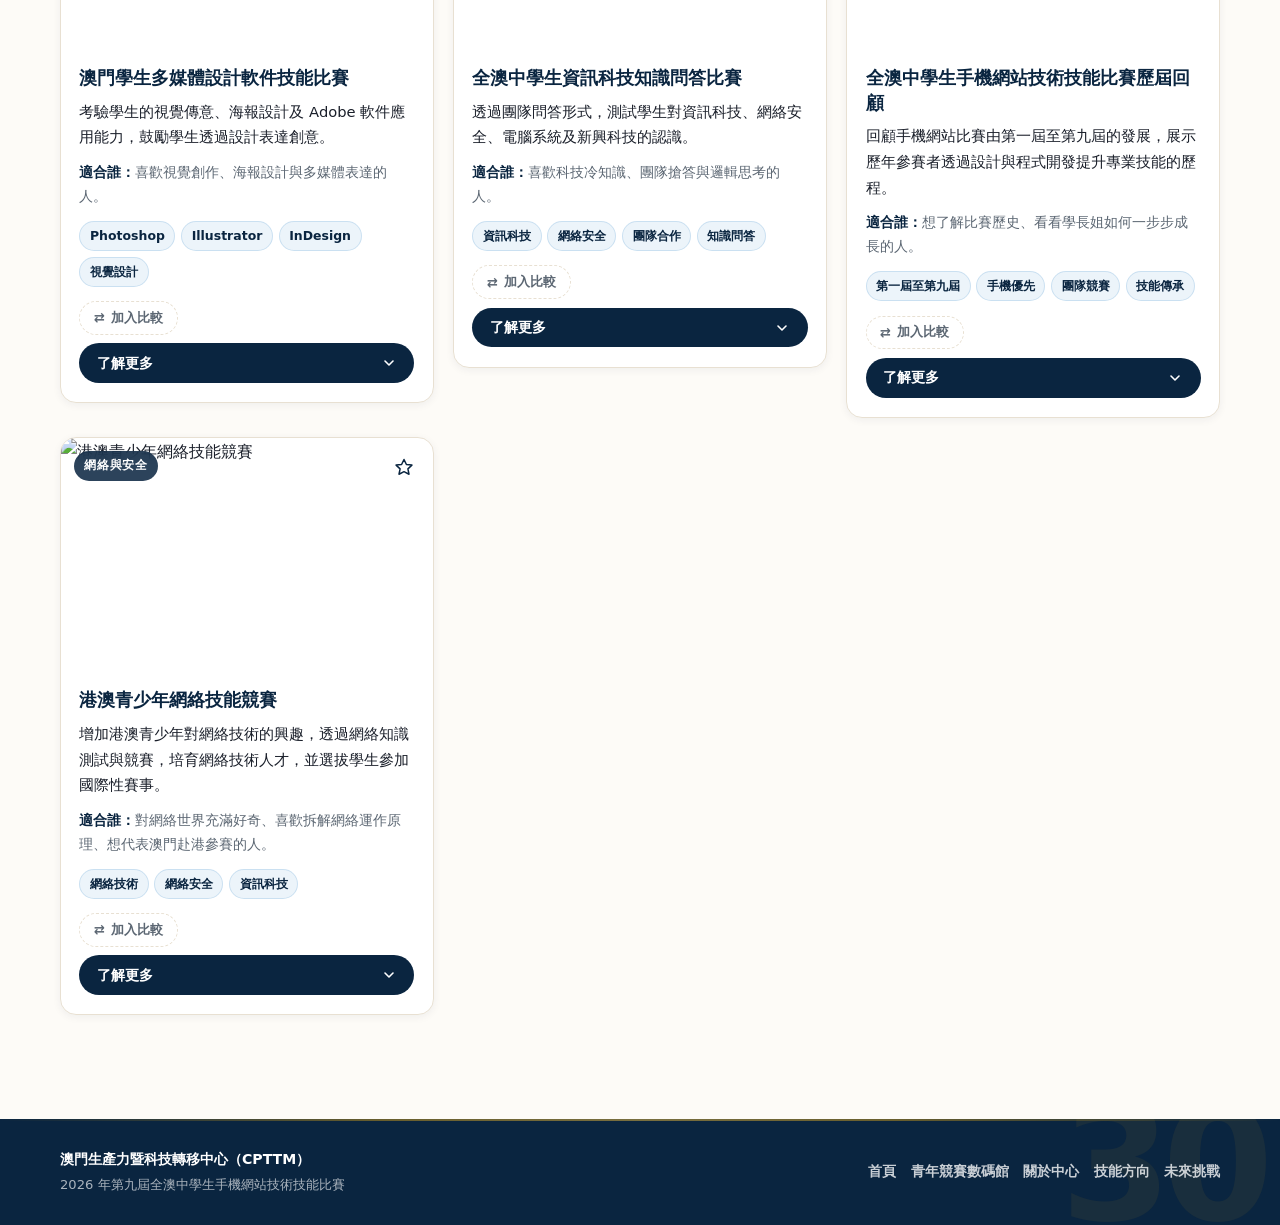
==== commit 45c63630: "Update stylesheet link in competitions.html" ====
--- a/competitions.html
+++ b/competitions.html
@@ -22,7 +22,7 @@
       }
     })();
   </script>
-  <link rel="stylesheet" href="css/style.css">
+  <link rel="stylesheet" href="style.css">
 </head>
 <body>
   <a class="skip-link" href="#main">跳至主要內容</a>
@@ -723,4 +723,4 @@
 
   <script src="js/main.js"></script>
 </body>
-</html>+</html>
--- a/style.css
+++ b/style.css
@@ -0,0 +1,2166 @@
+/* ============================================================
+   CPTTM 青年競賽數碼館 — 完整樣式表
+   - Light / Dark 主題（暖奶油 × 深藍 × 銅金）
+   - 30 周年金藍配色
+   - 手機優先、響應式
+   - 波浪分隔（含海盜船航行）、時間軸淡入與 hover
+   - Hero 數字卡、pop 彈出動畫
+   - 折疊式技能標籤篩選（整合進篩選區）
+   - 開場動畫（打字機 + logo loading）
+   - 兩項並排比較面板
+   - 裝飾點綴（頁腳 30、Hero 菱形、數字卡圓弧、
+     時間軸終點菱形、Section 標題圓點）
+   ============================================================ */
+
+/* ===== 1. 主題變數 ===== */
+:root,
+html[data-theme="light"] {
+  --bg:        #FDFBF7;
+  --bg-soft:   #F6EFE1;
+  --bg-soft-2: #EDF2F8;
+  --surface:   #FFFFFF;
+  --surface-2: #FAF6EC;
+  --text:      #1A1F2A;
+  --muted:     #5C6773;
+  --line:      #E8E0D2;
+  --navy:      #0A2540;
+  --navy-2:    #123A63;
+  --blue:      #0D6FB8;
+  --blue-2:    #2287D2;
+  --gold:      #C8981A;
+  --gold-2:    #E8B93F;
+  --on-navy:   #FFFFFF;
+  --shadow-sm: 0 2px 8px rgba(10, 37, 64, .06);
+  --shadow-md: 0 10px 28px rgba(10, 37, 64, .10);
+  --shadow-lg: 0 20px 50px rgba(10, 37, 64, .16);
+  --radius:    16px;
+  --radius-sm: 10px;
+  --ease:      cubic-bezier(.2, .7, .2, 1);
+  --ease-out:  cubic-bezier(.16, 1, .3, 1);
+  color-scheme: light;
+}
+
+html[data-theme="dark"] {
+  --bg:        #0B1017;
+  --bg-soft:   #141B24;
+  --bg-soft-2: #0F1620;
+  --surface:   #1A222D;
+  --surface-2: #141B24;
+  --text:      #EDF2F7;
+  --muted:     #A0AEC0;
+  --line:      #2A3644;
+  --navy:      #EDF2F7;
+  --navy-2:    #CFDAE5;
+  --blue:      #4EA8F0;
+  --blue-2:    #6BB8FF;
+  --gold:      #F2C14E;
+  --gold-2:    #FFD97A;
+  --on-navy:   #0B1017;
+  --shadow-sm: 0 2px 8px rgba(0, 0, 0, .4);
+  --shadow-md: 0 10px 28px rgba(0, 0, 0, .5);
+  --shadow-lg: 0 20px 50px rgba(0, 0, 0, .6);
+  color-scheme: dark;
+}
+
+/* ===== 2. Reset & Base ===== */
+*, *::before, *::after { box-sizing: border-box; }
+
+html {
+  scroll-behavior: smooth;
+  -webkit-text-size-adjust: 100%;
+}
+
+body {
+  margin: 0;
+  font-family: "Noto Sans TC", "PingFang TC", "Microsoft JhengHei",
+               system-ui, -apple-system, "Segoe UI", sans-serif;
+  color: var(--text);
+  background: var(--bg);
+  line-height: 1.75;
+  overflow-x: hidden;
+  -webkit-font-smoothing: antialiased;
+  transition: background .25s var(--ease), color .25s var(--ease);
+}
+
+img { max-width: 100%; height: auto; display: block; }
+a { color: var(--blue); text-decoration: none; }
+a:hover { text-decoration: underline; }
+
+button { font-family: inherit; }
+
+.sr-only {
+  position: absolute; width: 1px; height: 1px;
+  padding: 0; margin: -1px; overflow: hidden;
+  clip: rect(0, 0, 0, 0); white-space: nowrap; border: 0;
+}
+
+:focus-visible {
+  outline: 3px solid var(--gold);
+  outline-offset: 3px;
+  border-radius: 4px;
+}
+
+.skip-link {
+  position: absolute; left: -9999px; top: 0;
+  background: var(--navy); color: var(--on-navy);
+  padding: .75rem 1rem; z-index: 1000;
+  border-radius: 0 0 8px 0;
+  font-weight: 700;
+}
+.skip-link:focus { left: 0; }
+
+.wrap {
+  max-width: 1200px;
+  margin: 0 auto;
+  padding: 0 1.25rem;
+}
+
+/* ===== 3. 頁首 ===== */
+.site-header {
+  position: sticky; top: 0; z-index: 100;
+  background: var(--bg);
+  border-bottom: 1px solid var(--line);
+  transition: background .25s var(--ease), border-color .25s var(--ease);
+}
+
+.header-inner {
+  display: flex; align-items: center; justify-content: space-between;
+  gap: .75rem; padding: .7rem 1.25rem; flex-wrap: wrap;
+}
+
+.brand {
+  display: flex; align-items: center; gap: .6rem;
+  color: var(--navy); font-weight: 800;
+  text-decoration: none;
+}
+.brand:hover { text-decoration: none; }
+
+.logo-cpttm { height: 34px; width: auto; }
+.logo-30th  { height: 34px; width: auto; }
+
+/* 深色模式 logo 修復 */
+html[data-theme="dark"] .brand .logo-cpttm {
+  filter: brightness(0) invert(1);
+}
+html[data-theme="dark"] .brand .logo-30th {
+  filter: brightness(1.15) drop-shadow(0 0 6px rgba(242, 193, 78, .2));
+}
+
+.site-name {
+  font-size: 1rem; letter-spacing: .02em; line-height: 1.1;
+  display: flex; flex-direction: column; color: var(--navy);
+}
+.site-name small {
+  font-size: .7rem; font-weight: 600;
+  color: var(--muted); letter-spacing: .06em;
+}
+
+.main-nav { display: flex; gap: .35rem; flex-wrap: wrap; }
+.main-nav a {
+  padding: .5rem .9rem; border-radius: 999px;
+  font-weight: 700; font-size: .9rem;
+  color: var(--navy);
+  transition: background .2s var(--ease), color .2s var(--ease);
+}
+.main-nav a:hover { background: rgba(13, 111, 184, .1); text-decoration: none; }
+.main-nav a[aria-current="page"] { background: var(--navy); color: var(--on-navy); }
+
+/* ===== 4. 主題切換 ===== */
+.theme-toggle {
+  width: 40px; height: 40px; border-radius: 50%;
+  border: 1px solid var(--line);
+  background: var(--surface);
+  color: var(--navy);
+  display: grid; place-items: center;
+  cursor: pointer;
+  transition: background .2s var(--ease), color .2s var(--ease),
+              border-color .2s var(--ease), transform .15s var(--ease);
+}
+.theme-toggle:hover {
+  transform: translateY(-1px);
+  border-color: var(--blue);
+  color: var(--blue);
+}
+.theme-toggle svg { width: 20px; height: 20px; display: none; }
+html[data-theme="light"] .theme-toggle .icon-moon { display: block; }
+html[data-theme="dark"]  .theme-toggle .icon-sun  { display: block; }
+
+/* ===== 5. 按鈕 ===== */
+.btn {
+  display: inline-flex; align-items: center; gap: .4rem;
+  padding: .85rem 1.35rem; border-radius: 999px;
+  font-weight: 800; font-size: .95rem; letter-spacing: .02em;
+  border: 2px solid transparent; cursor: pointer;
+  transition: transform .18s var(--ease), box-shadow .2s var(--ease),
+              background .2s var(--ease), color .2s var(--ease);
+  text-decoration: none;
+}
+.btn-primary {
+  background: var(--navy); color: var(--on-navy);
+  box-shadow: var(--shadow-sm);
+}
+.btn-primary:hover {
+  background: var(--navy-2);
+  transform: translateY(-2px);
+  box-shadow: var(--shadow-md);
+  text-decoration: none;
+}
+.btn-ghost {
+  background: transparent; color: var(--navy);
+  border-color: var(--navy);
+}
+.btn-ghost:hover {
+  background: var(--navy); color: var(--on-navy);
+  text-decoration: none;
+}
+.btn-arrow {
+  width: 18px; height: 18px;
+  transition: transform .25s var(--ease);
+}
+.btn-primary:hover .btn-arrow { transform: translateX(4px); }
+
+/* ===== 5b. 慢速漣漪 ===== */
+.btn,
+.filter-btn,
+.more-btn,
+.compare-btn,
+.close-btn,
+.fav-filter-btn,
+.edition-btn {
+  position: relative;
+  overflow: hidden;
+  isolation: isolate;
+}
+
+.btn::before,
+.filter-btn::before,
+.more-btn::before,
+.compare-btn::before,
+.close-btn::before,
+.fav-filter-btn::before,
+.edition-btn::before {
+  content: "";
+  position: absolute;
+  left: 50%; top: 50%;
+  width: 18px; height: 18px;
+  border-radius: 50%;
+  background: currentColor;
+  transform: translate(-50%, -50%) scale(0);
+  opacity: 0;
+  pointer-events: none;
+  z-index: -1;
+}
+
+.btn.rippling::before,
+.filter-btn.rippling::before,
+.more-btn.rippling::before,
+.compare-btn.rippling::before,
+.close-btn.rippling::before,
+.fav-filter-btn.rippling::before,
+.edition-btn.rippling::before {
+  animation: ripple 1.4s cubic-bezier(.22, .61, .36, 1);
+}
+
+@keyframes ripple {
+  0%   { transform: translate(-50%, -50%) scale(0);  opacity: .55; }
+  70%  { opacity: .18; }
+  100% { transform: translate(-50%, -50%) scale(22); opacity: 0; }
+}
+
+/* ===== 6. Hero ===== */
+.hero {
+  position: relative;
+  background:
+    radial-gradient(1200px 600px at 85% -10%, rgba(200, 152, 26, .16), transparent 60%),
+    radial-gradient(900px 500px at -10% 20%, rgba(34, 135, 210, .14), transparent 60%),
+    linear-gradient(180deg, var(--bg) 0%, var(--bg-soft) 100%);
+  padding: 2.5rem 0 3rem;
+  overflow: hidden;
+}
+.hero-grid { display: grid; gap: 2rem; align-items: center; }
+
+.hero-eyebrow {
+  display: inline-flex; align-items: center; gap: .5rem;
+  font-size: .78rem; letter-spacing: .22em; font-weight: 800;
+  color: var(--blue); text-transform: uppercase;
+  padding: .35rem .8rem; border: 1px solid rgba(13, 111, 184, .3);
+  border-radius: 999px;
+  background: rgba(13, 111, 184, .06);
+  margin: 0 0 1rem;
+}
+.eyebrow-dot {
+  width: 8px; height: 8px; border-radius: 50%;
+  background: var(--gold);
+  box-shadow: 0 0 0 0 rgba(200, 152, 26, .6);
+  animation: dotPulse 2.4s var(--ease) infinite;
+}
+@keyframes dotPulse {
+  0%   { box-shadow: 0 0 0 0 rgba(200, 152, 26, .6); }
+  70%  { box-shadow: 0 0 0 10px rgba(200, 152, 26, 0); }
+  100% { box-shadow: 0 0 0 0 rgba(200, 152, 26, 0); }
+}
+
+.hero h1 {
+  margin: 0 0 1rem;
+  font-size: clamp(1.9rem, 6vw, 3.4rem);
+  line-height: 1.15; letter-spacing: .01em;
+  color: var(--navy); font-weight: 900;
+}
+.hero h1 .line-1 {
+  display: block;
+  background: linear-gradient(90deg, var(--navy) 0%, var(--blue) 60%, var(--gold) 120%);
+  -webkit-background-clip: text; background-clip: text;
+  color: transparent;
+}
+.hero h1 .line-2 { display: block; margin-top: .15em; font-size: .86em; }
+
+.hero-sub {
+  margin: 0 0 1.6rem;
+  color: var(--muted); font-size: 1.05rem; line-height: 1.8;
+}
+.br-desktop { display: none; }
+@media (min-width: 768px) { .br-desktop { display: inline; } }
+
+.hero-actions { display: flex; flex-wrap: wrap; gap: .7rem; margin-bottom: 1.8rem; }
+
+/* ===== 6a. Hero 重點數字卡（放大版） ===== */
+.hero-meta {
+  list-style: none;
+  margin: 0;
+  padding: 0;
+  display: flex;
+  flex-wrap: nowrap;
+  background: var(--surface);
+  border: 1px solid var(--line);
+  border-radius: var(--radius);
+  overflow: hidden;
+  box-shadow: var(--shadow-md);
+  position: relative;
+  isolation: isolate;
+}
+.hero-meta::before {
+  content: "";
+  position: absolute;
+  inset: 0;
+  border-radius: inherit;
+  background:
+    linear-gradient(135deg,
+      rgba(200, 152, 26, .08) 0%,
+      transparent 45%,
+      rgba(13, 111, 184, .08) 100%);
+  pointer-events: none;
+  z-index: -1;
+}
+.hero-meta li {
+  flex: 1 1 0;
+  min-width: 0;
+  display: flex;
+  flex-direction: column;
+  align-items: center;
+  justify-content: center;
+  padding: 1.4rem .75rem;
+  position: relative;
+  text-align: center;
+}
+.hero-meta li:not(:last-child)::after {
+  content: "";
+  position: absolute;
+  right: 0;
+  top: 22%;
+  height: 56%;
+  width: 1px;
+  background: linear-gradient(180deg,
+    transparent, var(--line) 30%, var(--line) 70%, transparent);
+}
+.hero-meta strong {
+  display: block;
+  font-size: clamp(2.1rem, 5.5vw, 3.1rem);
+  font-weight: 900;
+  line-height: 1;
+  letter-spacing: -.03em;
+  background: linear-gradient(135deg, var(--navy) 0%, var(--blue) 100%);
+  -webkit-background-clip: text;
+  background-clip: text;
+  color: transparent;
+  -webkit-text-fill-color: transparent;
+  font-variant-numeric: tabular-nums;
+}
+html[data-theme="dark"] .hero-meta strong {
+  background: linear-gradient(135deg, var(--gold-2) 0%, var(--blue-2) 100%);
+  -webkit-background-clip: text;
+  background-clip: text;
+}
+.hero-meta span {
+  display: block;
+  font-size: .78rem;
+  color: var(--muted);
+  letter-spacing: .12em;
+  font-weight: 700;
+  margin-top: .6rem;
+  white-space: nowrap;
+}
+
+@media (max-width: 420px) {
+  .hero-meta li { padding: 1rem .5rem; }
+  .hero-meta span { font-size: .68rem; letter-spacing: .08em; }
+}
+
+.hero-figure { margin: 0; position: relative; }
+.hero-figure-frame {
+  position: relative;
+  border-radius: var(--radius);
+  overflow: hidden;
+  box-shadow: var(--shadow-lg);
+  background: var(--surface);
+}
+.hero-figure-frame::after {
+  content: "";
+  position: absolute; inset: 0;
+  border-radius: var(--radius);
+  border: 1px solid rgba(200, 152, 26, .35);
+  pointer-events: none;
+}
+.hero-figure img {
+  width: 100%;
+  aspect-ratio: 4 / 3; object-fit: cover;
+}
+.hero-figure figcaption {
+  position: absolute; left: 12px; bottom: 12px;
+  background: rgba(10, 37, 64, .78); color: #fff;
+  font-size: .75rem; padding: .35rem .7rem;
+  border-radius: 999px;
+  backdrop-filter: blur(6px);
+  display: inline-flex; align-items: center; gap: .35rem;
+}
+.fig-dot {
+  width: 6px; height: 6px; border-radius: 50%;
+  background: var(--gold);
+}
+
+/* ===== 6c. Hero 兩側浮動菱形（裝飾） ===== */
+.hero-deco {
+  position: absolute;
+  inset: 0;
+  pointer-events: none;
+  overflow: hidden;
+  z-index: 0;
+}
+.hero-deco span {
+  position: absolute;
+  width: 8px; height: 8px;
+  background: var(--gold);
+  border-radius: 1px;
+  transform: rotate(45deg);
+  opacity: .28;
+  animation: decoFloat 7s ease-in-out infinite;
+}
+.hero-deco span:nth-child(1) { top: 14%; left: 6%; animation-delay: 0s; }
+.hero-deco span:nth-child(2) { top: 68%; left: 4%; width: 12px; height: 12px; animation-delay: -2s; opacity: .2; }
+.hero-deco span:nth-child(3) { top: 28%; right: 5%; width: 10px; height: 10px; animation-delay: -1s; opacity: .25; }
+.hero-deco span:nth-child(4) { bottom: 14%; right: 8%; animation-delay: -3s; }
+.hero-deco span:nth-child(5) { bottom: 30%; left: 42%; width: 6px; height: 6px; animation-delay: -1.5s; opacity: .18; }
+.hero-deco span:nth-child(6) { top: 8%; right: 22%; width: 7px; height: 7px; animation-delay: -2.5s; opacity: .22; }
+
+@keyframes decoFloat {
+  0%, 100% { transform: rotate(45deg) translateY(0); }
+  50%      { transform: rotate(45deg) translateY(-14px); }
+}
+
+.hero-grid { position: relative; z-index: 1; }
+
+@media (max-width: 640px) {
+  .hero-deco span:nth-child(5),
+  .hero-deco span:nth-child(6) { display: none; }
+}
+
+/* ===== 6d. Hero 兩側電子產品裝飾元素 ===== */
+.hero-devices {
+  position: absolute;
+  inset: 0;
+  pointer-events: none;
+  overflow: hidden;
+  z-index: 0;
+}
+
+.hd {
+  position: absolute;
+  color: var(--gold);
+  opacity: .08;
+  transition: opacity .4s var(--ease);
+}
+.hd svg {
+  width: 100%;
+  height: auto;
+  display: block;
+}
+
+/* 左側群組 */
+.hd--macbook {
+  left: 2%;
+  top: 18%;
+  width: 110px;
+}
+.hd--airpods {
+  left: 1.5%;
+  top: 52%;
+  width: 60px;
+  transform: rotate(-8deg);
+}
+.hd--watch {
+  left: 8%;
+  bottom: 12%;
+  width: 50px;
+  transform: rotate(6deg);
+}
+
+/* 右側群組 */
+.hd--iphone {
+  right: 3%;
+  top: 22%;
+  width: 42px;
+  transform: rotate(5deg);
+}
+.hd--ipad {
+  right: 2%;
+  bottom: 14%;
+  width: 80px;
+  transform: rotate(-4deg);
+}
+
+/* 深色模式：透明度略提高，顏色改為亮金 */
+html[data-theme="dark"] .hd {
+  color: var(--gold-2);
+  opacity: .12;
+}
+
+/* 平板：縮小並靠近邊緣 */
+@media (max-width: 960px) {
+  .hd--macbook { width: 80px; left: 1%; }
+  .hd--airpods { width: 44px; }
+  .hd--watch   { width: 36px; }
+  .hd--iphone  { width: 32px; }
+  .hd--ipad    { width: 58px; }
+}
+
+/* 手機：只保留最外側兩三個，其餘隱藏 */
+@media (max-width: 640px) {
+  .hd--airpods,
+  .hd--watch,
+  .hd--ipad { display: none; }
+  .hd--macbook { width: 60px; left: -2%; top: 12%; opacity: .06; }
+  .hd--iphone  { width: 26px; right: 2%; top: 30%; opacity: .07; }
+}
+
+/* 極窄：全部隱藏，避免擠壓標題 */
+@media (max-width: 420px) {
+  .hd { display: none; }
+}
+
+/* ===== 6b. 波浪分隔 ===== */
+.wave-divider {
+  position: relative;
+  height: 140px;
+  margin-top: -1px;
+  margin-bottom: -1px;
+  background: var(--bg-soft);
+  overflow: hidden;
+  line-height: 0;
+  pointer-events: none;
+}
+
+.wave-layer {
+  position: absolute;
+  left: 0;
+  bottom: 0;
+  width: 200%;
+  height: 100%;
+  display: block;
+  will-change: transform;
+}
+
+/* z-index 圖層：後層 1 / 船 2 / 前層 3 → 前層蓋住船底 */
+.wave-layer--back  { z-index: 1; animation: waveShift 8s linear infinite; }
+.wave-layer--back path { fill: rgba(13, 111, 184, .28); }
+
+.wave-layer--front {
+  z-index: 3;
+  animation: waveShift 5s linear infinite;
+  animation-delay: -1.5s;
+}
+.wave-layer--front path { fill: var(--bg); }
+
+html[data-theme="dark"] .wave-layer--back path {
+  fill: rgba(78, 168, 240, .22);
+}
+
+@keyframes waveShift {
+  from { transform: translateX(0); }
+  to   { transform: translateX(-50%); }
+}
+
+@media (min-width: 768px) {
+  .wave-divider { height: 180px; }
+}
+
+
+/* ===== 7. Section 基礎 ===== */
+.section { padding: 3rem 0; }
+.section--tight { padding: 2rem 0; }
+.section--tinted { background: var(--bg-soft); }
+
+.section-head { margin-bottom: 2rem; max-width: 720px; }
+.section-eyebrow {
+  margin: 0 0 .5rem;
+  font-size: .78rem; font-weight: 800;
+  letter-spacing: .22em; text-transform: uppercase;
+  color: var(--blue);
+  position: relative;
+  padding-left: 1.05rem;
+}
+.section-eyebrow::before {
+  content: "";
+  position: absolute;
+  left: 0;
+  top: 50%;
+  width: 6px;
+  height: 6px;
+  background: var(--gold);
+  border-radius: 50%;
+  transform: translateY(-50%);
+  box-shadow: 0 0 0 3px rgba(200, 152, 26, .14);
+}
+.section-head h2 {
+  margin: 0 0 .6rem;
+  font-size: clamp(1.4rem, 3.6vw, 2.1rem);
+  line-height: 1.25; color: var(--navy);
+  font-weight: 900; letter-spacing: .01em;
+}
+.section-sub { margin: 0; color: var(--muted); }
+
+.sub-title {
+  font-size: 1.1rem; color: var(--navy);
+  margin: 2.5rem 0 1rem; letter-spacing: .04em;
+  display: flex; align-items: center; gap: .6rem;
+}
+.sub-title::before {
+  content: ""; width: 26px; height: 3px;
+  background: var(--gold); border-radius: 2px;
+}
+
+/* ===== 8. About ===== */
+.about-grid { display: grid; gap: 2rem; }
+.about-lead-wrap { display: grid; gap: 1.2rem; }
+.lead { font-size: 1.02rem; color: var(--text); margin: 0; }
+
+.about-points {
+  list-style: none; padding: 0; margin: 0;
+  display: grid; gap: .5rem;
+}
+.about-points li {
+  display: flex; align-items: flex-start; gap: .55rem;
+  font-size: .9rem; color: var(--text);
+}
+.about-points li span {
+  color: var(--gold); font-weight: 900; line-height: 1.7;
+}
+
+.stats-grid {
+  display: grid;
+  grid-template-columns: repeat(2, 1fr);
+  gap: .9rem;
+}
+.stat-card {
+  background: var(--surface);
+  border: 1px solid var(--line);
+  border-radius: var(--radius-sm);
+  padding: 1rem 1.1rem;
+  position: relative;
+  box-shadow: var(--shadow-sm);
+  transition: transform .2s var(--ease), box-shadow .2s var(--ease);
+}
+.stat-card:hover { transform: translateY(-3px); box-shadow: var(--shadow-md); }
+.stat-card strong {
+  display: block; font-size: 1.9rem; line-height: 1;
+  color: var(--navy); font-weight: 900; letter-spacing: -.01em;
+  font-variant-numeric: tabular-nums;
+}
+.stat-card span {
+  display: block; font-size: .82rem;
+  color: var(--muted); margin-top: .35rem; line-height: 1.5;
+}
+.stat-card::after {
+  content: ""; position: absolute;
+  left: 1.1rem; top: 1rem;
+  width: 22px; height: 3px;
+  background: var(--gold); border-radius: 2px;
+}
+/* 數字卡右下弧形裝飾 */
+.stat-card::before {
+  content: "";
+  position: absolute;
+  right: -24px;
+  bottom: -24px;
+  width: 72px;
+  height: 72px;
+  border-radius: 50%;
+  border: 1.5px solid var(--gold);
+  opacity: .22;
+  pointer-events: none;
+}
+html[data-theme="dark"] .stat-card::before { opacity: .3; }
+
+/* ===== 9. 時間軸 ===== */
+.timeline {
+  list-style: none; padding: 0; margin: 0; position: relative;
+}
+.timeline::before {
+  content: ""; position: absolute;
+  left: 11px; top: 8px; bottom: 8px;
+  width: 2px;
+  background: linear-gradient(180deg, var(--blue), var(--gold));
+  border-radius: 2px; opacity: .35;
+}
+.tl-item {
+  position: relative;
+  display: grid; grid-template-columns: 1fr; gap: .5rem;
+  padding: 0 0 1.6rem 2.2rem;
+}
+.tl-item::before {
+  content: ""; position: absolute;
+  left: 4px; top: 6px;
+  width: 16px; height: 16px; border-radius: 50%;
+  background: var(--surface);
+  border: 3px solid var(--blue);
+  box-shadow: 0 0 0 4px rgba(13, 111, 184, .12);
+}
+.tl-item--highlight::before {
+  border-color: var(--gold);
+  box-shadow: 0 0 0 4px rgba(200, 152, 26, .2);
+}
+/* 時間軸最後一項改成菱形收尾 */
+.timeline .tl-item:last-child::before {
+  background: var(--gold);
+  border-color: var(--gold);
+  border-radius: 2px;
+  width: 14px;
+  height: 14px;
+  transform: rotate(45deg);
+  left: 5px;
+  top: 7px;
+  box-shadow: 0 0 0 4px rgba(200, 152, 26, .18);
+}
+.tl-year {
+  display: inline-block; width: fit-content;
+  font-size: .78rem; font-weight: 800; letter-spacing: .06em;
+  color: var(--blue);
+  background: rgba(13, 111, 184, .08);
+  padding: .2rem .6rem; border-radius: 999px;
+}
+.tl-item--highlight .tl-year {
+  color: #7a5a00;
+  background: rgba(200, 152, 26, .16);
+}
+
+.tl-card {
+  background: var(--surface);
+  border-radius: var(--radius-sm);
+  padding: 1rem 1.1rem;
+  box-shadow: 0 2px 12px rgba(10, 37, 64, .06);
+}
+.tl-card h4 { margin: 0 0 .3rem; font-size: 1rem; color: var(--navy); }
+.tl-card p { margin: 0; font-size: .92rem; color: var(--text); }
+
+/* ===== 時間軸滾動觸發（每項進入視口時單獨彈出） ===== */
+.tl-item { opacity: 1; transform: none; }
+
+html.js .tl-item {
+  opacity: 0;
+  transform: translateY(48px) scale(.94);
+  transition:
+    opacity .7s var(--ease-out),
+    transform .7s var(--ease-out);
+  will-change: opacity, transform;
+}
+html.js .tl-item.is-visible {
+  opacity: 1;
+  transform: translateY(0) scale(1);
+}
+
+/* 圓點彈一下（回彈曲線） */
+html.js .tl-item.is-visible::before {
+  animation: tlDotPop .55s cubic-bezier(.34, 1.56, .64, 1);
+}
+@keyframes tlDotPop {
+  0%   { transform: scale(.5); }
+  60%  { transform: scale(1.18); }
+  100% { transform: scale(1); }
+}
+
+/* 卡片從左滑入 */
+html.js .tl-item.is-visible .tl-card {
+  animation: tlCardIn .55s var(--ease-out);
+}
+@keyframes tlCardIn {
+  from { transform: translateX(-10px); opacity: 0; }
+  to   { transform: translateX(0);     opacity: 1; }
+}
+
+/* ===== 時間軸 hover 效果（僅滑鼠裝置 + 尊重減少動態） ===== */
+@media (hover: hover) and (prefers-reduced-motion: no-preference) {
+
+  .tl-card {
+    position: relative;
+    transition:
+      transform .3s var(--ease),
+      box-shadow .3s var(--ease);
+  }
+  .tl-item:hover .tl-card {
+    transform: translateX(6px);
+    box-shadow: 0 10px 26px rgba(10, 37, 64, .14);
+  }
+  html[data-theme="dark"] .tl-item:hover .tl-card {
+    box-shadow: 0 10px 26px rgba(0, 0, 0, .55);
+  }
+
+  .tl-card::before {
+    content: "";
+    position: absolute;
+    left: -6px;
+    top: 22%;
+    bottom: 22%;
+    width: 4px;
+    border-radius: 2px;
+    background: linear-gradient(180deg, var(--gold), var(--gold-2));
+    opacity: 0;
+    transform: scaleY(.3);
+    transform-origin: center;
+    transition:
+      opacity .3s var(--ease),
+      transform .35s var(--ease-out);
+    pointer-events: none;
+  }
+  .tl-item:hover .tl-card::before {
+    opacity: 1;
+    transform: scaleY(1);
+  }
+
+  .tl-item::before {
+    transition:
+      transform .3s var(--ease),
+      border-color .25s var(--ease),
+      box-shadow .3s var(--ease);
+  }
+  .tl-item:hover::before {
+    transform: scale(1.25);
+    border-color: var(--gold);
+    box-shadow: 0 0 0 6px rgba(200, 152, 26, .2);
+  }
+
+  .timeline .tl-item:last-child:hover::before {
+    transform: rotate(45deg) scale(1.2);
+  }
+
+  .tl-year {
+    transition: transform .25s var(--ease);
+  }
+  .tl-item:hover .tl-year {
+    transform: translateY(-2px);
+  }
+}
+
+/* ===== 10. 技能方向 ===== */
+.skill-grid { display: grid; gap: 1rem; }
+.skill-card {
+  position: relative;
+  display: flex; flex-direction: column;
+  background: var(--surface);
+  border: 1px solid var(--line);
+  border-radius: var(--radius);
+  padding: 1.4rem 1.25rem 1.2rem;
+  color: var(--text);
+  box-shadow: var(--shadow-sm);
+  overflow: hidden;
+  transition: transform .25s var(--ease), box-shadow .25s var(--ease),
+              border-color .25s var(--ease);
+  text-decoration: none;
+}
+.skill-card::before {
+  content: ""; position: absolute;
+  left: 0; top: 0; bottom: 0; width: 4px;
+  background: var(--blue);
+  transition: width .25s var(--ease);
+}
+.skill-card:hover {
+  transform: translateY(-4px);
+  box-shadow: var(--shadow-md);
+  border-color: transparent;
+  text-decoration: none;
+}
+.skill-card:hover::before { width: 6px; }
+
+.skill-card--web::before    { background: linear-gradient(180deg, #2287D2, #0a2540); }
+.skill-card--office::before { background: linear-gradient(180deg, #2e9e6b, #0a2540); }
+.skill-card--design::before { background: linear-gradient(180deg, #e0567a, #0a2540); }
+.skill-card--quiz::before   { background: linear-gradient(180deg, #C8981A, #0a2540); }
+
+.skill-index {
+  position: absolute;
+  top: 1rem; right: 1.2rem;
+  font-size: .78rem;
+  font-weight: 900;
+  letter-spacing: .12em;
+  color: var(--muted);
+  opacity: .55;
+}
+.skill-icon {
+  width: 52px; height: 52px; border-radius: 14px;
+  display: grid; place-items: center; margin-bottom: .9rem;
+  background: rgba(13, 111, 184, .1);
+  color: var(--blue);
+}
+.skill-icon svg {
+  width: 28px; height: 28px;
+  fill: none; stroke: currentColor;
+  stroke-width: 2.2; stroke-linecap: round; stroke-linejoin: round;
+}
+.skill-card--web    .skill-icon { background: rgba(34, 135, 210, .1); color: #0d6fb8; }
+.skill-card--office .skill-icon { background: rgba(46, 158, 107, .1); color: #1f7a52; }
+.skill-card--design .skill-icon { background: rgba(224, 86, 122, .1); color: #b83a5b; }
+.skill-card--quiz   .skill-icon { background: rgba(200, 152, 26, .14); color: #8a6a00; }
+
+.skill-card h3 { margin: 0 0 .4rem; color: var(--navy); font-size: 1.1rem; }
+.skill-desc { margin: 0 0 .6rem; color: var(--text); font-size: .94rem; }
+.skill-fit { margin: 0 0 1rem; font-size: .88rem; color: var(--muted); }
+.skill-fit strong { color: var(--navy); }
+.skill-cta {
+  margin-top: auto; font-weight: 800;
+  color: var(--blue);
+  display: inline-flex; align-items: center; gap: .35rem;
+  font-size: .9rem;
+}
+.skill-cta svg {
+  width: 16px; height: 16px;
+  transition: transform .25s var(--ease);
+}
+.skill-card:hover .skill-cta svg { transform: translateX(4px); }
+
+/* ===== 11. 未來技能挑戰 ===== */
+.future-card {
+  display: grid; gap: 1.4rem;
+  background:
+    radial-gradient(600px 300px at 100% 0%, rgba(200, 152, 26, .14), transparent 60%),
+    linear-gradient(135deg, #0a2540 0%, #123a63 100%);
+  color: #fff;
+  border-radius: var(--radius);
+  padding: 1.6rem;
+  box-shadow: var(--shadow-lg);
+  position: relative; overflow: hidden;
+}
+.future-card::after {
+  content: ""; position: absolute;
+  right: -60px; bottom: -60px;
+  width: 220px; height: 220px; border-radius: 50%;
+  background: radial-gradient(circle, rgba(200, 152, 26, .35), transparent 65%);
+  pointer-events: none;
+}
+.future-visual svg { width: 160px; height: 160px; display: block; margin: 0 auto; }
+.future-kicker {
+  display: inline-flex; align-items: center; gap: .55rem;
+  margin: 0 0 .5rem;
+  font-size: .75rem; letter-spacing: .2em;
+  text-transform: uppercase; font-weight: 800;
+  color: var(--gold-2);
+}
+.future-badge {
+  display: inline-block;
+  font-size: .68rem;
+  letter-spacing: .1em;
+  padding: .18rem .55rem;
+  border-radius: 999px;
+  background: rgba(200, 152, 26, .2);
+  color: var(--gold-2);
+  border: 1px solid rgba(200, 152, 26, .35);
+}
+.future-body h3 {
+  margin: 0 0 .8rem; color: #fff;
+  font-size: 1.35rem; letter-spacing: .01em;
+}
+.future-meta { display: grid; gap: .5rem; margin: 0 0 1rem; }
+.future-meta > div {
+  display: flex; gap: .6rem; align-items: baseline; flex-wrap: wrap;
+}
+.future-meta dt {
+  font-size: .78rem; color: var(--gold-2); font-weight: 800;
+  letter-spacing: .06em; min-width: 4.6em;
+}
+.future-meta dd { margin: 0; color: #e8eef6; font-size: .95rem; }
+.future-intro { margin: 0 0 1rem; color: #e8eef6; }
+.future-slogan {
+  margin: 1rem 0 0; font-weight: 800;
+  color: var(--gold-2); letter-spacing: .02em;
+}
+
+/* ===== 12. 技能標籤 ===== */
+.tag-row {
+  list-style: none; padding: 0; margin: 0 0 .9rem;
+  display: flex; flex-wrap: wrap; gap: .35rem;
+}
+.tag-row li {
+  font-size: .78rem; padding: .2rem .6rem; border-radius: 999px;
+  background: rgba(13, 111, 184, .08);
+  color: var(--navy);
+  border: 1px solid rgba(13, 111, 184, .15);
+  font-weight: 600;
+  display: inline-flex; align-items: center; gap: .3rem;
+}
+.tag-row li span { color: var(--gold); font-size: .6rem; }
+.future-card .tag-row li {
+  background: rgba(255, 255, 255, .1);
+  border-color: rgba(255, 255, 255, .2);
+  color: #fff;
+}
+.future-card .tag-row li span { color: var(--gold-2); }
+
+/* ===== 13. 比賽頁 ===== */
+.page-hero {
+  padding: 2.5rem 0 1rem;
+  background:
+    radial-gradient(900px 400px at 90% 0%, rgba(200, 152, 26, .12), transparent 60%),
+    linear-gradient(180deg, var(--bg), var(--bg-soft));
+}
+.page-eyebrow {
+  margin: 0 0 .8rem;
+  font-size: .82rem; color: var(--muted); letter-spacing: .04em;
+}
+.breadcrumb { color: var(--blue); font-weight: 700; }
+.page-title {
+  margin: 0 0 .8rem;
+  font-size: clamp(1.5rem, 4.4vw, 2.4rem);
+  line-height: 1.2; color: var(--navy);
+  font-weight: 900; letter-spacing: .01em;
+}
+.page-title span { display: block; }
+.page-title span:last-child {
+  margin-top: .15em; font-size: .78em;
+  background: linear-gradient(90deg, var(--blue), var(--gold));
+  -webkit-background-clip: text; background-clip: text;
+  color: transparent;
+}
+.page-sub { margin: 0; color: var(--muted); }
+
+/* ===== 13b. 比賽頁大標題：裝飾背景圖 ===== */
+.page-hero {
+  position: relative;
+  overflow: hidden;
+}
+.page-hero-bg {
+  position: absolute;
+  inset: 0;
+  pointer-events: none;
+  z-index: 0;
+}
+.phb-img {
+  position: absolute;
+  border-radius: 12px;
+  object-fit: cover;
+  filter: grayscale(100%);
+  box-shadow: 0 8px 24px rgba(10, 37, 64, .12);
+  opacity: .08;
+}
+.phb-img--1 {
+  top: 10%; right: 4%;
+  width: 220px; height: 140px;
+  transform: rotate(-6deg);
+  opacity: .09;
+}
+.phb-img--2 {
+  top: 32%; right: 14%;
+  width: 180px; height: 120px;
+  transform: rotate(8deg);
+  opacity: .06;
+}
+.phb-img--3 {
+  top: 58%; right: 2%;
+  width: 200px; height: 130px;
+  transform: rotate(-3deg);
+  opacity: .07;
+}
+.page-hero .wrap { position: relative; z-index: 1; }
+
+html[data-theme="dark"] .phb-img {
+  opacity: .14;
+  filter: grayscale(100%) brightness(.9);
+}
+html[data-theme="dark"] .phb-img--2 { opacity: .1; }
+html[data-theme="dark"] .phb-img--3 { opacity: .12; }
+
+@media (max-width: 768px) {
+  .phb-img--1 { width: 140px; height: 90px; right: 0; opacity: .06; }
+  .phb-img--2 { width: 120px; height: 80px; right: 6%; opacity: .05; }
+  .phb-img--3 { display: none; }
+}
+
+@media (max-width: 480px) {
+  .phb-img--1,
+  .phb-img--2 { display: none; }
+}
+
+/* ===== 14. 篩選 ===== */
+.filter-bar {
+  display: flex; flex-wrap: wrap; gap: .5rem;
+  margin-bottom: 1rem;
+}
+.filter-btn {
+  border: 2px solid rgba(13, 111, 184, .2);
+  background: var(--surface);
+  color: var(--navy);
+  border-radius: 999px;
+  padding: .55rem 1.05rem;
+  font-weight: 800; font-size: .9rem; cursor: pointer;
+  transition: all .2s var(--ease);
+}
+.filter-btn:hover { border-color: var(--blue); color: var(--blue); }
+.filter-btn.is-active {
+  background: var(--navy); color: var(--on-navy);
+  border-color: var(--navy);
+  box-shadow: 0 6px 16px rgba(10, 37, 64, .18);
+}
+.filter-btn.is-active::after { content: " ✓"; font-weight: 900; }
+
+.filter-extra {
+  display: flex; flex-wrap: wrap; gap: .6rem; align-items: center;
+  margin-bottom: 1rem;
+}
+.fav-filter-btn {
+  display: inline-flex; align-items: center; gap: .4rem;
+  background: var(--surface);
+  color: var(--navy);
+  border: 2px solid var(--line);
+  border-radius: 999px;
+  padding: .5rem .9rem;
+  font-weight: 800; font-size: .88rem; cursor: pointer;
+  transition: all .2s var(--ease);
+}
+.fav-filter-btn:hover { border-color: var(--gold); color: var(--gold); }
+.fav-filter-btn.is-active {
+  background: linear-gradient(135deg, var(--gold), var(--gold-2));
+  color: #1a1a1a;
+  border-color: transparent;
+}
+.fav-filter-btn .fav-count {
+  background: rgba(10, 37, 64, .1);
+  color: inherit;
+  font-size: .78rem;
+  padding: 0 .45rem;
+  border-radius: 999px;
+  min-width: 1.4em;
+  text-align: center;
+}
+.fav-filter-btn.is-active .fav-count { background: rgba(0, 0, 0, .18); }
+.filter-hint { margin: 0; font-size: .85rem; color: var(--muted); }
+
+/* ===== 15. 屆次 ===== */
+.editions {
+  display: flex; flex-wrap: wrap; gap: .6rem; align-items: center;
+  padding: .9rem 1rem;
+  border-radius: var(--radius-sm);
+  background: var(--surface);
+  border: 1px solid var(--line);
+  box-shadow: var(--shadow-sm);
+}
+.editions-label {
+  font-size: .78rem; font-weight: 800; color: var(--muted);
+  letter-spacing: .18em; text-transform: uppercase;
+}
+.edition-list {
+  list-style: none; padding: 0; margin: 0;
+  display: flex; flex-wrap: wrap; gap: .35rem; align-items: center;
+}
+.edition-list li { display: inline-flex; }
+
+.edition-btn {
+  font: inherit;
+  font-size: .82rem;
+  font-weight: 900;
+  color: #1a1a1a;
+  background: linear-gradient(135deg, var(--gold), var(--gold-2));
+  border: 1px solid transparent;
+  border-radius: 999px;
+  padding: .22rem .65rem;
+  cursor: pointer;
+  display: inline-flex; align-items: center; gap: .3rem;
+  transition: transform .15s var(--ease), box-shadow .2s var(--ease);
+}
+.edition-btn:hover {
+  transform: translateY(-1px);
+  box-shadow: 0 6px 16px rgba(200, 152, 26, .35);
+}
+.edition-list .current { background: transparent; padding: 0; }
+.badge-now {
+  font-style: normal; font-size: .7rem;
+  background: #0a2540; color: #fff;
+  border-radius: 999px; padding: .05rem .4rem;
+  font-weight: 800;
+}
+
+/* ===== 16. 比賽卡片 ===== */
+.competition-grid {
+  display: grid;
+  gap: 1.2rem;
+  align-items: start;
+}
+
+.competition-card {
+  display: flex;
+  flex-direction: column;
+  align-self: start;
+  height: auto;
+  background: var(--surface);
+  border: 1px solid var(--line);
+  border-radius: var(--radius);
+  overflow: hidden;
+  box-shadow: var(--shadow-sm);
+  transition: transform .25s var(--ease), box-shadow .25s var(--ease);
+  animation: cardIn .35s var(--ease) both;
+}
+.competition-card[hidden] { display: none; }
+@keyframes cardIn {
+  from { opacity: 0; transform: translateY(8px); }
+  to   { opacity: 1; transform: translateY(0); }
+}
+.competition-card:hover {
+  transform: translateY(-4px);
+  box-shadow: var(--shadow-md);
+}
+
+.card-media { position: relative; overflow: hidden; }
+.card-media img {
+  width: 100%;
+  aspect-ratio: 16 / 10;
+  object-fit: cover;
+  transition: transform .5s var(--ease);
+}
+.competition-card:hover .card-media img { transform: scale(1.04); }
+
+.card-badge {
+  position: absolute; left: .8rem; top: .8rem;
+  background: rgba(10, 37, 64, .86); color: #fff;
+  font-size: .74rem; font-weight: 800;
+  letter-spacing: .06em;
+  padding: .28rem .65rem;
+  border-radius: 999px;
+  backdrop-filter: blur(6px);
+}
+
+.fav-btn {
+  position: absolute; right: .7rem; top: .7rem;
+  width: 36px; height: 36px;
+  border-radius: 50%;
+  background: rgba(255, 255, 255, .85);
+  color: #0a2540;
+  border: 1px solid rgba(255, 255, 255, .6);
+  display: grid; place-items: center;
+  cursor: pointer;
+  transition: background .2s var(--ease), color .2s var(--ease),
+              transform .15s var(--ease);
+}
+.fav-btn svg { width: 20px; height: 20px; }
+.fav-btn:hover { transform: scale(1.08); color: #b8860b; }
+.fav-btn.is-fav {
+  background: linear-gradient(135deg, var(--gold), var(--gold-2));
+  color: #1a1a1a;
+  border-color: transparent;
+}
+.fav-btn.is-fav svg path { fill: #1a1a1a; }
+
+.card-body {
+  padding: 1.1rem 1.15rem 1.2rem;
+  display: flex; flex-direction: column;
+  flex: 1;
+}
+.card-body h3 {
+  margin: 0 0 .5rem;
+  color: var(--navy);
+  font-size: 1.1rem;
+  line-height: 1.4;
+}
+.card-intro { margin: 0 0 .6rem; font-size: .92rem; color: var(--text); }
+.card-fit { margin: 0 0 .8rem; font-size: .86rem; color: var(--muted); }
+.card-fit strong { color: var(--navy); }
+
+/* 比較按鈕 */
+.compare-btn {
+  display: inline-flex; align-items: center; gap: .4rem;
+  align-self: flex-start;
+  margin: 0 0 .55rem;
+  padding: .42rem .85rem;
+  border: 1px dashed var(--line);
+  border-radius: 999px;
+  background: transparent;
+  color: var(--muted);
+  font-weight: 700; font-size: .82rem;
+  cursor: pointer;
+  transition: all .2s var(--ease);
+}
+.compare-btn:hover {
+  border-color: var(--gold);
+  color: var(--gold);
+  border-style: solid;
+}
+.compare-btn.is-active,
+.compare-btn[aria-pressed="true"] {
+  background: linear-gradient(135deg, var(--gold), var(--gold-2));
+  color: #1a1a1a;
+  border-color: transparent;
+  border-style: solid;
+  font-weight: 900;
+}
+
+.more-btn {
+  margin-top: auto;
+  display: inline-flex; align-items: center; justify-content: space-between;
+  gap: .5rem;
+  background: var(--navy); color: var(--on-navy);
+  border: none; border-radius: 999px;
+  padding: .65rem 1.1rem;
+  font-weight: 800; font-size: .9rem; cursor: pointer;
+  transition: background .2s var(--ease), transform .18s var(--ease);
+}
+.more-btn:hover { background: var(--navy-2); }
+.more-btn svg {
+  width: 16px; height: 16px;
+  transition: transform .25s var(--ease);
+}
+.more-btn[aria-expanded="true"] svg { transform: rotate(180deg); }
+
+.details {
+  margin-top: 1rem;
+  padding: 1rem;
+  background: var(--bg-soft);
+  border: 1px solid var(--line);
+  border-radius: var(--radius-sm);
+  animation: detailIn .25s var(--ease);
+}
+.details[hidden] { display: none; }
+@keyframes detailIn {
+  from { opacity: 0; transform: translateY(-4px); }
+  to   { opacity: 1; transform: translateY(0); }
+}
+.details dl { margin: 0 0 .8rem; display: grid; gap: .55rem; }
+.details dl > div {
+  display: grid;
+  grid-template-columns: 5.5em 1fr;
+  gap: .6rem;
+  align-items: start;
+}
+.details dt {
+  font-size: .78rem; font-weight: 800;
+  color: var(--blue); letter-spacing: .05em;
+  padding-top: .15rem;
+}
+.details dd { margin: 0; font-size: .9rem; color: var(--text); }
+.detail-actions { margin: .5rem 0 .8rem; }
+
+.close-btn {
+  background: transparent; color: var(--navy);
+  border: 1px solid var(--line);
+  border-radius: 999px;
+  padding: .45rem .9rem;
+  font-weight: 700; font-size: .85rem;
+  cursor: pointer;
+  transition: background .2s var(--ease), border-color .2s var(--ease);
+}
+.close-btn:hover { background: var(--surface); border-color: var(--blue); color: var(--blue); }
+
+.text-btn {
+  background: transparent; border: none;
+  color: var(--blue);
+  font-weight: 800; font-size: .88rem;
+  cursor: pointer; padding: .3rem 0;
+  text-decoration: underline; text-underline-offset: 3px;
+}
+.text-btn:hover { color: var(--blue-2); }
+
+.empty-state {
+  text-align: center;
+  color: var(--muted);
+  padding: 2rem 1rem;
+  border: 1px dashed var(--line);
+  border-radius: var(--radius);
+  background: var(--bg-soft);
+}
+
+/* ===== 16b. 技能標籤篩選（折疊式，整合進篩選區） ===== */
+.tag-filter {
+  margin: 0 0 1rem;
+  border: 1px solid var(--line);
+  border-radius: var(--radius-sm);
+  background: var(--surface);
+  box-shadow: var(--shadow-sm);
+  overflow: hidden;
+  transition: box-shadow .2s var(--ease);
+}
+.tag-filter[open] { box-shadow: var(--shadow-md); }
+
+.tag-filter-summary {
+  display: flex;
+  align-items: center;
+  gap: .55rem;
+  padding: .7rem 1rem;
+  cursor: pointer;
+  font-weight: 800;
+  font-size: .88rem;
+  color: var(--navy);
+  list-style: none;
+  user-select: none;
+  transition: background .2s var(--ease);
+}
+.tag-filter-summary::-webkit-details-marker { display: none; }
+.tag-filter-summary:hover { background: rgba(13, 111, 184, .06); }
+.tag-filter-summary:focus-visible {
+  outline: 3px solid var(--gold);
+  outline-offset: -3px;
+  border-radius: var(--radius-sm);
+}
+
+.tag-filter-icon {
+  display: inline-grid;
+  place-items: center;
+  width: 22px; height: 22px;
+  border-radius: 50%;
+  background: rgba(13, 111, 184, .12);
+  color: var(--blue);
+  font-size: .82rem;
+  font-weight: 900;
+}
+.tag-filter-chevron {
+  margin-left: auto;
+  color: var(--muted);
+  transition: transform .25s var(--ease);
+}
+.tag-filter[open] .tag-filter-chevron { transform: rotate(180deg); }
+
+.tag-filter .tag-cloud {
+  display: flex;
+  flex-wrap: wrap;
+  gap: .5rem;
+  padding: 0 1rem 1rem;
+  border: none;
+  background: transparent;
+  box-shadow: none;
+  border-radius: 0;
+  animation: tagFade .25s var(--ease-out);
+}
+@keyframes tagFade {
+  from { opacity: 0; transform: translateY(-4px); }
+  to   { opacity: 1; transform: translateY(0); }
+}
+
+.tag-cloud .tag-cloud-item {
+  font-family: inherit;
+  font-size: .82rem;
+  font-weight: 700;
+  padding: .35rem .75rem;
+  border-radius: 999px;
+  border: 1px solid rgba(13, 111, 184, .22);
+  background: rgba(13, 111, 184, .06);
+  color: var(--navy);
+  cursor: pointer;
+  display: inline-flex;
+  align-items: center;
+  gap: .35rem;
+  transition: all .2s var(--ease);
+}
+.tag-cloud .tag-cloud-item em {
+  font-style: normal;
+  font-size: .7rem;
+  background: rgba(10, 37, 64, .1);
+  border-radius: 999px;
+  padding: 0 .4rem;
+  min-width: 1.4em;
+  text-align: center;
+  color: inherit;
+}
+.tag-cloud .tag-cloud-item:hover {
+  background: var(--navy);
+  color: var(--on-navy);
+  border-color: var(--navy);
+  transform: translateY(-1px);
+}
+.tag-cloud .tag-cloud-item.is-active {
+  background: linear-gradient(135deg, var(--gold), var(--gold-2));
+  color: #1a1a1a;
+  border-color: transparent;
+  font-weight: 900;
+}
+.tag-cloud .tag-cloud-item.is-active em { background: rgba(0, 0, 0, .18); }
+
+/* 深色模式微調 */
+html[data-theme="dark"] .tag-cloud .tag-cloud-item {
+  background: rgba(78, 168, 240, .12);
+  border-color: rgba(78, 168, 240, .28);
+}
+html[data-theme="dark"] .tag-cloud .tag-cloud-item em {
+  background: rgba(255, 255, 255, .12);
+}
+
+/* ===== 17. 歷屆回顧 ===== */
+@keyframes historyPulse {
+  0%   { transform: translateY(0); }
+  20%  { transform: translateY(-4px); }
+  100% { transform: translateY(0); }
+}
+
+.history-source {
+  font-size: .9rem;
+  color: var(--muted);
+  margin: 0;
+}
+.text-link { font-weight: 800; color: var(--blue); }
+
+/* 歷屆逐屆 section（#historyWrapper 內部） */
+.history-head {
+  position: relative;
+  max-width: 780px;
+}
+.history-close { margin-top: 1rem; }
+
+.history-sections {
+  display: grid;
+  gap: 1.2rem;
+  margin-top: 1.4rem;
+}
+.history-section {
+  position: relative;
+  background: var(--surface);
+  border: 1px solid var(--line);
+  border-radius: var(--radius);
+  padding: 1.4rem 1.2rem 1.2rem;
+  box-shadow: var(--shadow-sm);
+  transition: transform .25s var(--ease), box-shadow .25s var(--ease);
+}
+.history-section:hover {
+  transform: translateY(-3px);
+  box-shadow: var(--shadow-md);
+}
+.history-section.is-highlight {
+  animation: historyPulse 2s ease;
+  box-shadow: 0 0 0 3px rgba(200, 152, 26, .55),
+              0 10px 28px rgba(10, 37, 64, .12);
+}
+.history-section-head {
+  display: flex;
+  align-items: baseline;
+  gap: .7rem;
+  flex-wrap: wrap;
+  margin-bottom: .9rem;
+}
+.history-year {
+  font-size: 1.9rem;
+  font-weight: 900;
+  line-height: 1;
+  letter-spacing: -.02em;
+  color: transparent;
+  background: linear-gradient(135deg, var(--blue), var(--navy));
+  -webkit-background-clip: text; background-clip: text;
+}
+.history-section-head h3 {
+  margin: 0;
+  font-size: 1.05rem;
+  color: var(--navy);
+}
+.history-section--now {
+  color: #fff;
+  border-color: transparent;
+  background:
+    radial-gradient(400px 200px at 100% 0%, rgba(200, 152, 26, .16), transparent 60%),
+    linear-gradient(135deg, #0a2540, #123a63);
+}
+.history-section--now h3 { color: #fff; }
+.history-section--now .history-year {
+  background: linear-gradient(135deg, var(--gold-2), var(--gold));
+  -webkit-background-clip: text; background-clip: text;
+}
+.history-section--now .history-meta dt { color: var(--gold-2); }
+.history-section--now .history-meta dd { color: #e8eef6; }
+.history-section--now .history-desc { color: #e8eef6; }
+.history-section--now .history-awards h4 { color: var(--gold-2); }
+.history-section--now .history-awards li { color: #e8eef6; }
+.history-section--now .history-prize { color: var(--muted); }
+
+.history-meta {
+  display: grid;
+  gap: .5rem;
+  margin: 0 0 1rem;
+}
+.history-meta > div {
+  display: grid;
+  grid-template-columns: 6em 1fr;
+  gap: .6rem;
+  align-items: baseline;
+}
+.history-meta dt {
+  font-size: .78rem;
+  font-weight: 800;
+  color: var(--blue);
+  letter-spacing: .05em;
+}
+.history-meta dd { margin: 0; font-size: .9rem; color: var(--text); }
+
+.history-desc {
+  margin: 0 0 1rem;
+  font-size: .92rem;
+  color: var(--text);
+}
+
+.history-awards {
+  background: var(--bg-soft);
+  border-radius: var(--radius-sm);
+  padding: .9rem 1rem;
+}
+.history-section--now .history-awards {
+  background: rgba(255, 255, 255, .08);
+}
+.history-awards h4 {
+  margin: 0 0 .55rem;
+  font-size: .85rem;
+  letter-spacing: .08em;
+  color: var(--navy);
+}
+.history-awards ul {
+  list-style: none;
+  padding: 0;
+  margin: 0 0 .6rem;
+  display: grid;
+  gap: .35rem;
+}
+.history-awards li {
+  font-size: .88rem;
+  color: var(--text);
+}
+.history-awards li strong {
+  color: var(--blue);
+  margin-right: .4rem;
+  font-weight: 800;
+}
+.history-section--now .history-awards li strong { color: var(--gold-2); }
+.history-prize {
+  margin: 0;
+  font-size: .82rem;
+  color: var(--muted);
+}
+
+/* ===== 18. 比較面板 ===== */
+.compare-panel {
+  position: sticky;
+  bottom: 0;
+  z-index: 150;
+  background: var(--surface);
+  border-top: 2px solid var(--gold);
+  box-shadow: 0 -10px 30px rgba(10, 37, 64, .12);
+  padding: .9rem 0 1rem;
+  animation: panelIn .3s var(--ease-out);
+}
+.compare-panel[hidden] { display: none; }
+
+@keyframes panelIn {
+  from { transform: translateY(100%); opacity: 0; }
+  to   { transform: translateY(0);    opacity: 1; }
+}
+
+.compare-inner { padding: 0 1.25rem; }
+
+.compare-slots {
+  display: grid;
+  grid-template-columns: 1fr;
+  gap: .7rem;
+  margin-bottom: .8rem;
+}
+@media (min-width: 640px) {
+  .compare-slots { grid-template-columns: 1fr auto 1fr; align-items: stretch; }
+}
+
+.compare-slot {
+  position: relative;
+  background: var(--bg-soft);
+  border: 1px solid var(--line);
+  border-radius: var(--radius-sm);
+  padding: .85rem 1rem .9rem;
+  min-height: 4.5rem;
+  display: flex; flex-direction: column; justify-content: center;
+}
+
+/* 比較卡內部結構（JS 動態生成） */
+.compare-slot-head {
+  display: flex;
+  align-items: center;
+  gap: .7rem;
+  margin-bottom: .6rem;
+}
+.compare-slot-head img {
+  width: 64px;
+  height: 48px;
+  object-fit: cover;
+  border-radius: 8px;
+  flex-shrink: 0;
+}
+.compare-slot-head > div {
+  min-width: 0;
+  flex: 1;
+}
+.compare-badge {
+  display: inline-block;
+  font-size: .68rem;
+  font-weight: 800;
+  letter-spacing: .05em;
+  background: rgba(10, 37, 64, .85);
+  color: #fff;
+  padding: .1rem .5rem;
+  border-radius: 999px;
+  margin-bottom: .25rem;
+}
+html[data-theme="dark"] .compare-badge {
+  background: rgba(78, 168, 240, .25);
+  color: var(--gold-2);
+}
+.compare-slot h3 {
+  margin: 0;
+  font-size: .92rem;
+  color: var(--navy);
+  line-height: 1.3;
+  word-break: break-word;
+}
+.compare-fit {
+  margin: 0 0 .7rem;
+  font-size: .82rem;
+  color: var(--muted);
+  line-height: 1.5;
+  display: -webkit-box;
+  -webkit-line-clamp: 3;
+  -webkit-box-orient: vertical;
+  overflow: hidden;
+}
+.compare-slot .close-btn {
+  align-self: flex-start;
+  font-size: .78rem;
+  padding: .35rem .8rem;
+}
+
+.compare-vs {
+  display: none;
+  align-self: center;
+  font-weight: 900;
+  color: var(--gold);
+  font-size: 1.1rem;
+  letter-spacing: .1em;
+}
+@media (min-width: 640px) {
+  .compare-vs { display: block; }
+}
+
+.compare-actions {
+  display: flex;
+  justify-content: flex-end;
+  gap: .6rem;
+  flex-wrap: wrap;
+}
+
+/* ===== 19. 頁尾 ===== */
+.site-footer {
+  position: relative;
+  overflow: hidden;
+  background: var(--navy); color: var(--on-navy);
+  padding: 1.6rem 0;
+  margin-top: 2rem;
+  font-size: .88rem;
+}
+/* 頁尾「30」大數字水印 */
+.site-footer::before {
+  content: "30";
+  position: absolute;
+  right: 1rem;
+  bottom: -20px;
+  font-size: clamp(6rem, 14vw, 10rem);
+  font-weight: 900;
+  line-height: 1;
+  letter-spacing: -.06em;
+  color: rgba(200, 152, 26, .08);
+  pointer-events: none;
+  user-select: none;
+  font-variant-numeric: tabular-nums;
+  z-index: 0;
+}
+/* 頁尾頂部金色漸層線 */
+.site-footer::after {
+  content: "";
+  position: absolute;
+  left: 0; right: 0; top: 0;
+  height: 2px;
+  background: linear-gradient(90deg,
+    transparent,
+    var(--gold) 30%,
+    var(--gold-2) 50%,
+    var(--gold) 70%,
+    transparent);
+  opacity: .5;
+  z-index: 1;
+}
+.site-footer .wrap {
+  position: relative;
+  z-index: 2;
+}
+.footer-inner {
+  display: flex;
+  flex-wrap: wrap;
+  gap: 1rem;
+  align-items: center;
+  justify-content: space-between;
+  text-align: left;
+}
+.footer-brand p { margin: .15rem 0; }
+.footer-title { font-weight: 800; }
+.footer-sub {
+  color: rgba(255, 255, 255, .65);
+  font-size: .82rem;
+}
+.footer-nav {
+  display: flex; flex-wrap: wrap; gap: .35rem .9rem;
+}
+.footer-nav a {
+  color: rgba(255, 255, 255, .78);
+  font-weight: 600;
+  font-size: .85rem;
+  transition: color .2s var(--ease);
+}
+.footer-nav a:hover { color: var(--gold-2); text-decoration: none; }
+html[data-theme="dark"] .site-footer {
+  background: #050810;
+  color: #e6edf3;
+  border-top: 1px solid var(--line);
+}
+html[data-theme="dark"] .site-footer::before {
+  color: rgba(242, 193, 78, .12);
+}
+html[data-theme="dark"] .footer-sub { color: var(--muted); }
+html[data-theme="dark"] .footer-nav a { color: #cfd8e3; }
+html[data-theme="dark"] .footer-nav a:hover { color: var(--gold-2); }
+
+@media (max-width: 640px) {
+  .footer-inner { flex-direction: column; text-align: center; align-items: center; }
+}
+
+/* ===== 20. 返回頁首 ===== */
+.back-to-top {
+  position: fixed;
+  right: 1rem; bottom: 1rem;
+  z-index: 200;
+  width: 48px; height: 48px;
+  border-radius: 50%;
+  background: var(--gold);
+  color: #0a2540;
+  border: none; cursor: pointer;
+  display: grid; place-items: center;
+  box-shadow: 0 10px 24px rgba(10, 37, 64, .25);
+  transition: transform .2s var(--ease), background .2s var(--ease);
+  animation: fabIn .25s var(--ease);
+}
+.back-to-top svg { width: 22px; height: 22px; }
+.back-to-top:hover { transform: translateY(-2px); background: var(--gold-2); }
+.back-to-top[hidden] { display: none; }
+@keyframes fabIn {
+  from { opacity: 0; transform: scale(.85); }
+  to   { opacity: 1; transform: scale(1); }
+}
+
+/* ===== 21. 響應式 ===== */
+@media (min-width: 640px) {
+  .stats-grid { grid-template-columns: repeat(4, 1fr); }
+  .skill-grid { grid-template-columns: repeat(2, 1fr); }
+  .future-card {
+    grid-template-columns: 200px 1fr;
+    align-items: center;
+  }
+  .future-visual svg { width: 100%; height: auto; }
+}
+
+@media (min-width: 768px) {
+  .hero { padding: 3.5rem 0 4.5rem; }
+  .hero-grid {
+    grid-template-columns: 1.05fr .95fr;
+    gap: 3rem;
+  }
+  .about-grid {
+    grid-template-columns: 1fr 1.1fr;
+    gap: 2.5rem;
+    align-items: start;
+  }
+  .history-sections {
+    grid-template-columns: repeat(2, 1fr);
+  }
+}
+
+@media (min-width: 960px) {
+  .competition-grid { grid-template-columns: repeat(2, 1fr); }
+  .history-sections { grid-template-columns: repeat(2, 1fr); }
+}
+
+@media (min-width: 1200px) {
+  .competition-grid { grid-template-columns: repeat(3, 1fr); }
+  .section { padding: 4.5rem 0; }
+}
+
+@media (max-width: 400px) {
+  .wrap { padding: 0 1rem; }
+  .header-inner { padding: .7rem 1rem; }
+  .site-name { font-size: .9rem; }
+  .hero h1 { font-size: 1.75rem; }
+  .hero-meta strong { font-size: 1.6rem; }
+  .btn { padding: .75rem 1.1rem; font-size: .9rem; }
+  .filter-btn { padding: .5rem .85rem; font-size: .82rem; }
+  .compare-inner { padding: 0 1rem; }
+}
+
+/* ===== 21b. 捲動時「啵」一聲彈出來 ===== */
+html.js .pop-target {
+  opacity: 0;
+}
+html.js .pop-target.is-popped {
+  animation: popIn .85s cubic-bezier(.34, 1.56, .64, 1) both;
+}
+@keyframes popIn {
+  0% {
+    opacity: 0;
+    transform: scale(.7) translateY(34px);
+  }
+  55% {
+    opacity: 1;
+    transform: scale(1.06) translateY(-8px);
+  }
+  75% {
+    transform: scale(.98) translateY(2px);
+  }
+  100% {
+    opacity: 1;
+    transform: scale(1) translateY(0);
+  }
+}
+
+/* ===== 21c. 開場動畫（打字機 + logo loading） ===== */
+.intro {
+  position: fixed;
+  inset: 0;
+  z-index: 9999;
+  display: flex;
+  align-items: center;
+  justify-content: center;
+  background:
+    radial-gradient(900px 500px at 20% 30%, rgba(200, 152, 26, .18), transparent 60%),
+    radial-gradient(700px 500px at 80% 70%, rgba(34, 135, 210, .16), transparent 60%),
+    linear-gradient(135deg, #0a2540 0%, #123a63 100%);
+  color: #fff;
+  opacity: 1;
+  transition: opacity .7s var(--ease-out), visibility .7s var(--ease-out);
+}
+.intro.is-done {
+  opacity: 0;
+  visibility: hidden;
+  pointer-events: none;
+}
+
+.intro-inner {
+  display: grid;
+  grid-template-columns: 1fr;
+  gap: 1.6rem;
+  align-items: center;
+  justify-items: center;
+  padding: 2rem 1.25rem;
+  max-width: 1000px;
+  width: 100%;
+  text-align: center;
+}
+@media (min-width: 768px) {
+  .intro-inner {
+    grid-template-columns: 220px 1fr;
+    gap: 3rem;
+    text-align: left;
+    justify-items: stretch;
+  }
+}
+
+/* 左側 logo + loading 環 */
+.intro-logo {
+  position: relative;
+  width: 150px;
+  height: 150px;
+  display: grid;
+  place-items: center;
+  margin: 0 auto;
+}
+.intro-logo::before {
+  content: "";
+  position: absolute;
+  inset: -10px;
+  border-radius: 50%;
+  border: 3px solid rgba(255, 255, 255, .15);
+  border-top-color: var(--gold-2);
+  border-right-color: var(--gold-2);
+  animation: introSpin 1.2s linear infinite;
+}
+.intro-logo::after {
+  content: "";
+  position: absolute;
+  inset: -26px;
+  border-radius: 50%;
+  border: 1px dashed rgba(200, 152, 26, .45);
+  animation: introSpin 4.5s linear infinite reverse;
+}
+.intro-logo-img {
+  width: 108px;
+  height: auto;
+  filter: brightness(0) invert(1);
+  animation: introPulse 1.6s ease-in-out infinite;
+  position: relative;
+  z-index: 1;
+}
+@keyframes introSpin {
+  to { transform: rotate(360deg); }
+}
+@keyframes introPulse {
+  0%, 100% { transform: scale(1); opacity: .92; }
+  50%      { transform: scale(1.06); opacity: 1; }
+}
+
+/* 右側打字 */
+.intro-text { width: 100%; }
+.intro-line {
+  margin: 0;
+  font-weight: 900;
+  letter-spacing: .01em;
+  color: #fff;
+  line-height: 1.2;
+  min-height: 1.2em;
+}
+.intro-line-1 {
+  font-size: clamp(1.6rem, 5.5vw, 2.8rem);
+  background: linear-gradient(90deg, #ffffff 0%, var(--gold-2) 100%);
+  -webkit-background-clip: text; background-clip: text;
+  color: transparent;
+  -webkit-text-fill-color: transparent;
+}
+.intro-line-2 {
+  margin-top: .35em;
+  font-size: clamp(1.1rem, 3.5vw, 1.7rem);
+  color: var(--gold-2);
+}
+
+.intro-cursor {
+  display: inline-block;
+  width: 2px;
+  height: 1em;
+  background: currentColor;
+  margin-left: .1em;
+  vertical-align: -.15em;
+  -webkit-text-fill-color: currentColor;
+  animation: cursorBlink .9s steps(1) infinite;
+}
+@keyframes cursorBlink {
+  50% { opacity: 0; }
+}
+
+/* 跳過按鈕 */
+.intro-skip {
+  position: absolute;
+  right: 1.2rem;
+  bottom: 1.2rem;
+  background: transparent;
+  color: rgba(255, 255, 255, .7);
+  border: 1px solid rgba(255, 255, 255, .3);
+  border-radius: 999px;
+  padding: .45rem 1rem;
+  font-weight: 700;
+  font-size: .82rem;
+  letter-spacing: .05em;
+  cursor: pointer;
+  transition: background .2s var(--ease), color .2s var(--ease), border-color .2s var(--ease);
+}
+.intro-skip:hover {
+  background: rgba(255, 255, 255, .12);
+  color: #fff;
+  border-color: #fff;
+}
+.intro-skip:focus-visible {
+  outline: 3px solid var(--gold-2);
+  outline-offset: 3px;
+}
+
+@media (max-width: 420px) {
+  .intro-logo { width: 110px; height: 110px; }
+  .intro-logo-img { width: 78px; }
+  .intro-skip { right: .8rem; bottom: .8rem; }
+}
+
+/* ===== 22. 減少動態效果 ===== */
+@media (prefers-reduced-motion: reduce) {
+  *, *::before, *::after {
+    animation-duration: .001ms !important;
+    animation-iteration-count: 1 !important;
+    transition-duration: .001ms !important;
+    scroll-behavior: auto !important;
+  }
+  .hero h1 .line-1 {
+    background: none;
+    color: var(--navy);
+    -webkit-text-fill-color: var(--navy);
+  }
+  .page-title span:last-child {
+    background: none;
+    color: var(--navy);
+    -webkit-text-fill-color: var(--navy);
+  }
+  .hero-meta strong {
+    background: none;
+    color: var(--navy);
+    -webkit-text-fill-color: var(--navy);
+  }
+  html[data-theme="dark"] .hero-meta strong {
+    color: var(--gold-2);
+    -webkit-text-fill-color: var(--gold-2);
+  }
+  .tl-item,
+  html.js .tl-item {
+    animation: none !important;
+    opacity: 1 !important;
+    transform: none !important;
+    transition: none !important;
+  }
+  html.js .tl-item.is-visible::before,
+  html.js .tl-item.is-visible .tl-card {
+    animation: none !important;
+  }
+  html.js .pop-target,
+  html.js .pop-target.is-popped {
+    animation: none !important;
+    opacity: 1 !important;
+    transform: none !important;
+  }
+  .wave-layer { animation: none !important; }
+  .eyebrow-dot { animation: none !important; }
+  .hero-deco span { animation: none !important; transform: rotate(45deg); }
+  .tag-filter .tag-cloud { animation: none !important; }
+  .btn.rippling::before,
+  .filter-btn.rippling::before,
+  .more-btn.rippling::before,
+  .compare-btn.rippling::before,
+  .close-btn.rippling::before,
+  .fav-filter-btn.rippling::before,
+  .edition-btn.rippling::before {
+    animation: none !important;
+  }
+  /* 開場動畫：靜態化，logo 環停轉、打字游標停閃 */
+  .intro-logo::before,
+  .intro-logo::after,
+  .intro-logo-img,
+  .intro-cursor { animation: none !important; }
+  .intro { transition: none !important; }
+  .intro-cursor { opacity: 1 !important; }
+}
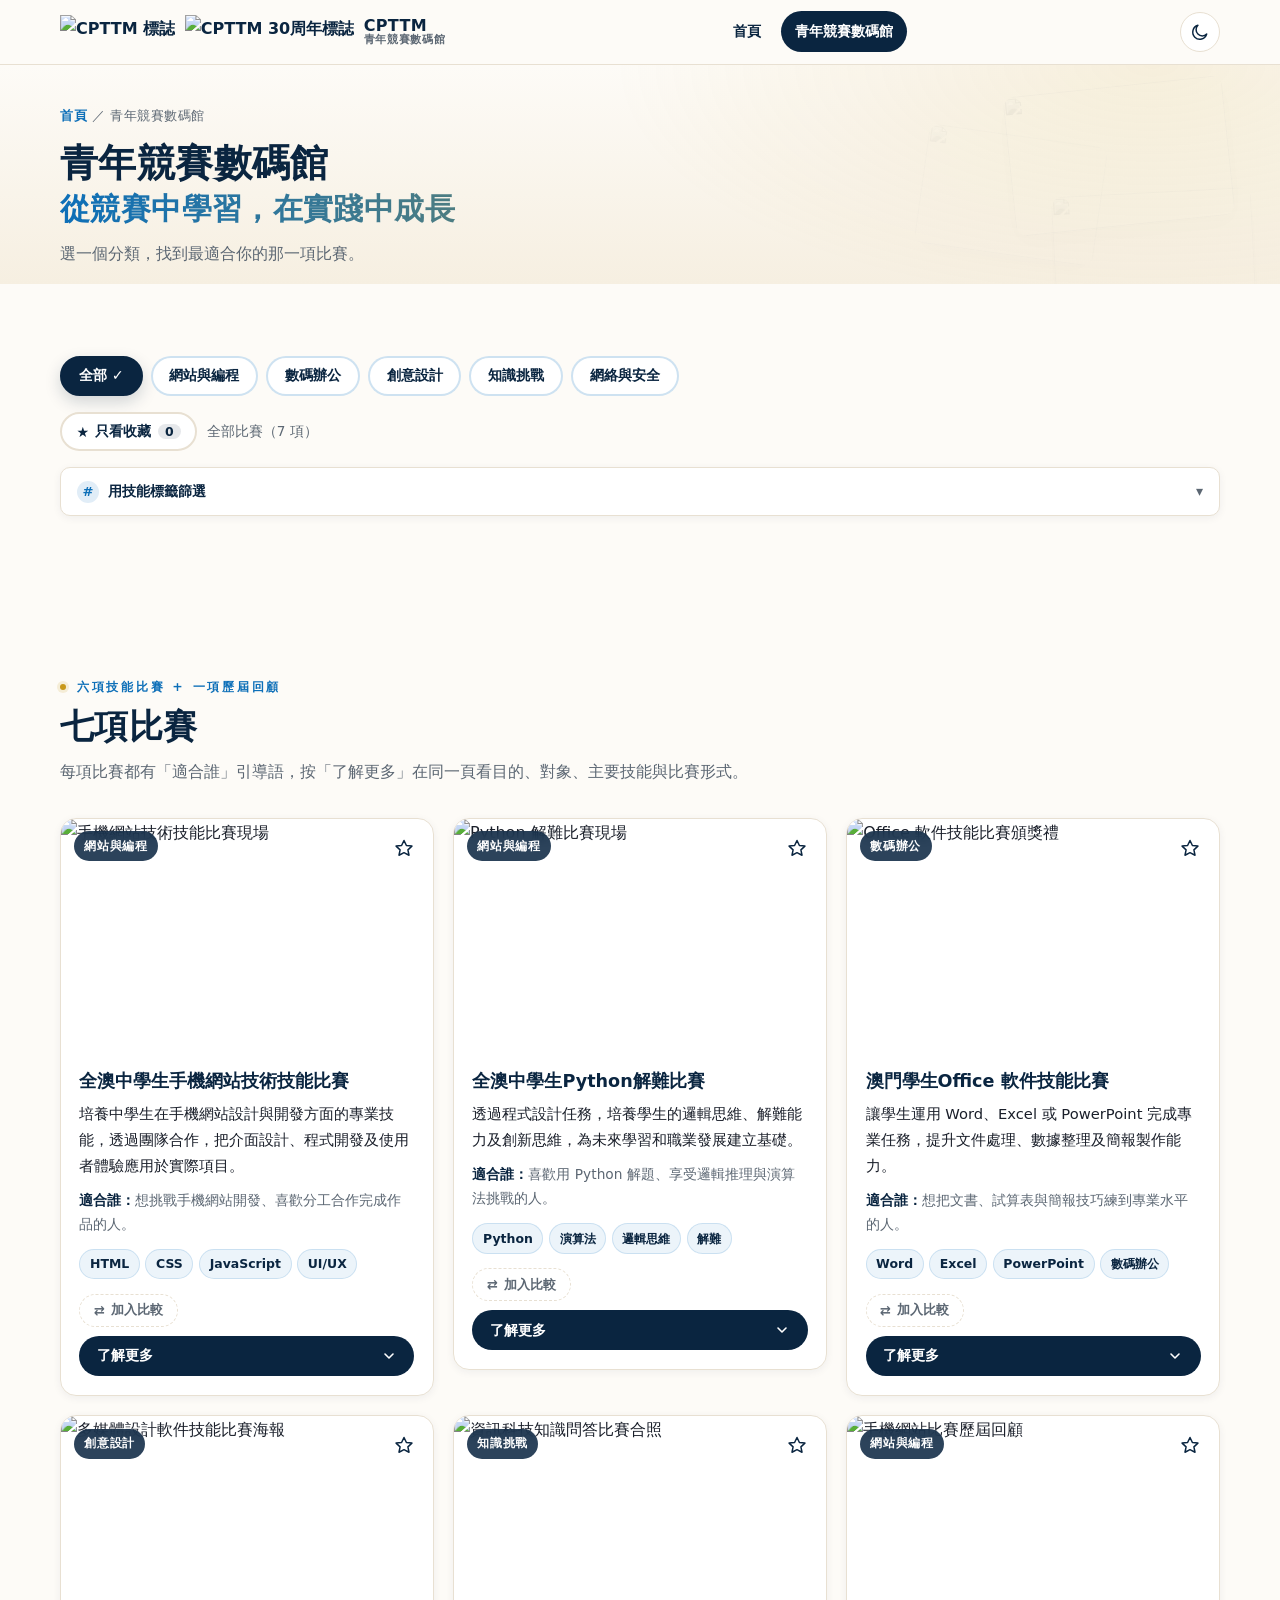
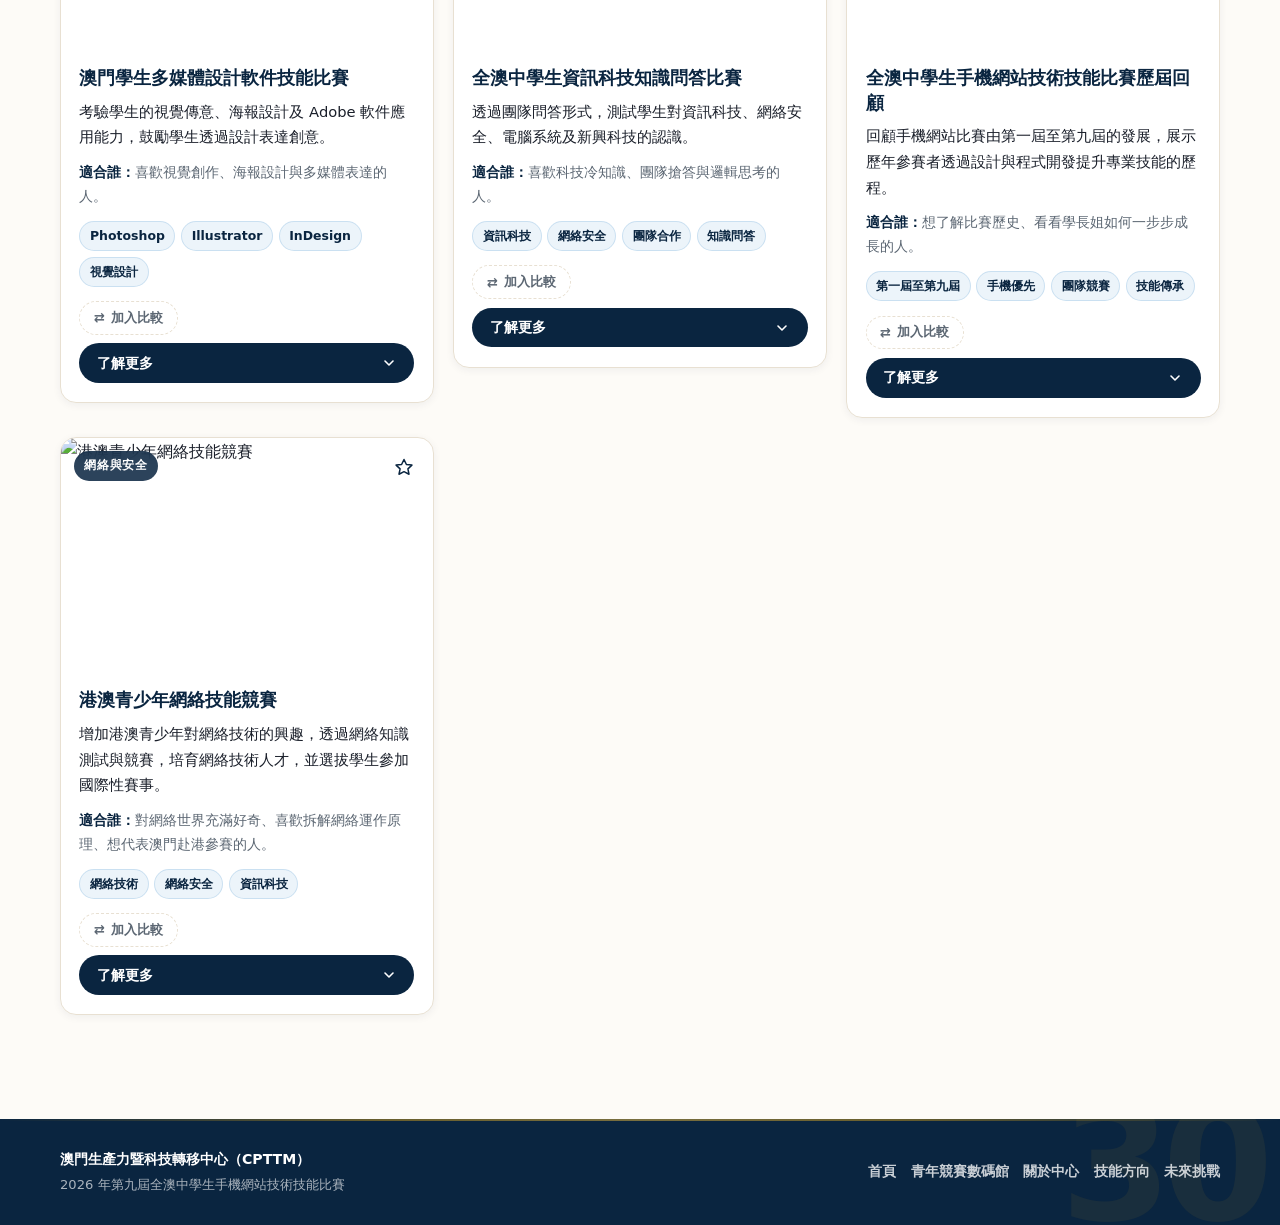
==== commit 8330c7d5: "Update competitions.html" ====
--- a/competitions.html
+++ b/competitions.html
@@ -721,6 +721,6 @@
   <!-- 無障礙：狀態播報 -->
   <p id="a11yStatus" class="sr-only" role="status" aria-live="polite"></p>
 
-  <script src="js/main.js"></script>
+  <script src="main.js"></script>
 </body>
 </html>
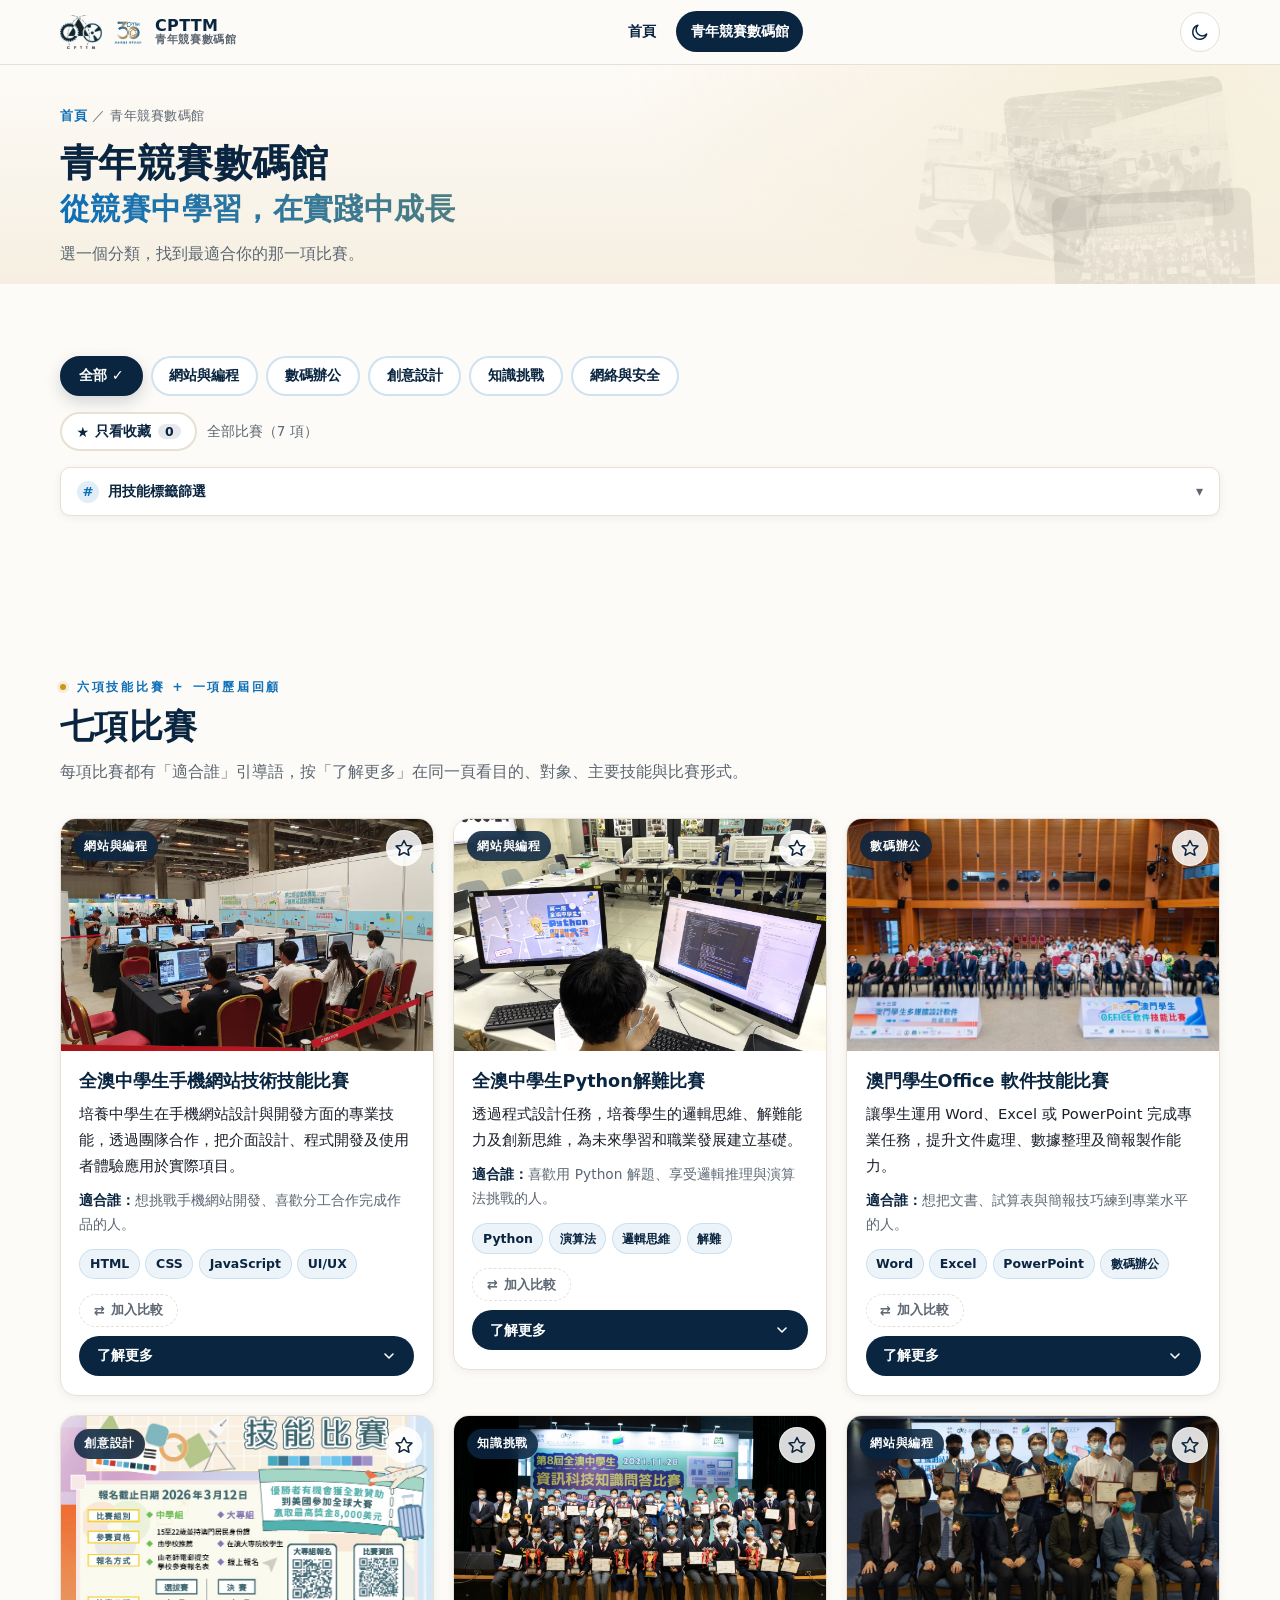
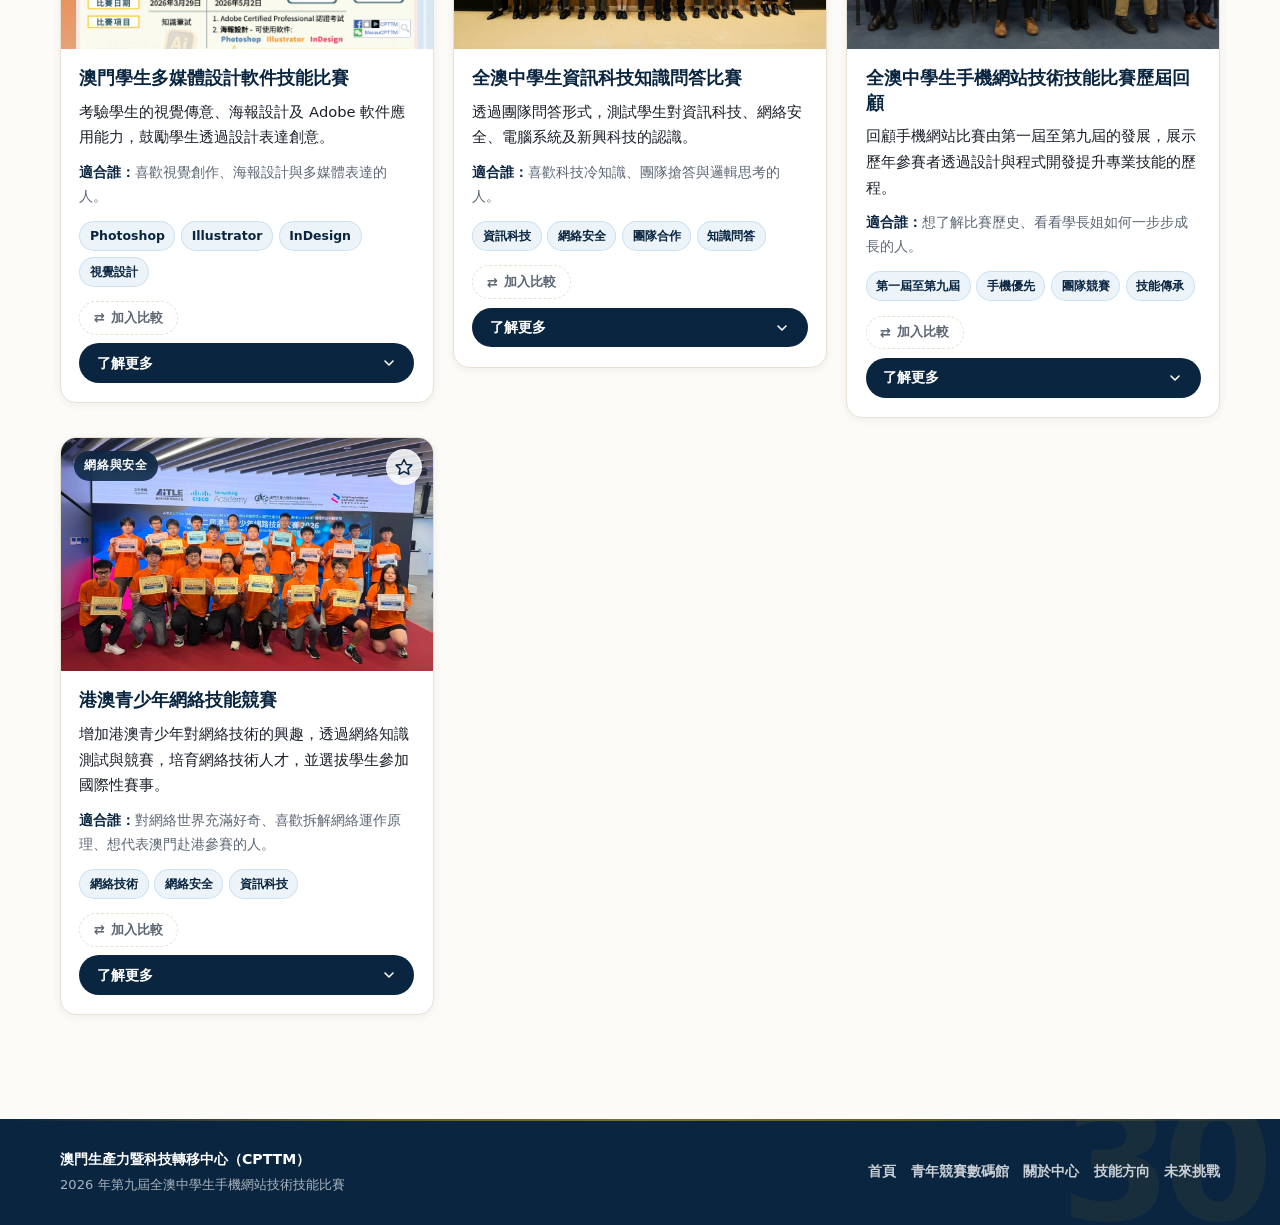
==== commit 44f1872f: "Update image paths in competitions.html" ====
--- a/competitions.html
+++ b/competitions.html
@@ -30,8 +30,8 @@
   <header class="site-header">
     <div class="wrap header-inner">
       <a class="brand" href="index.html" aria-label="CPTTM 青年競賽數碼館首頁">
-        <img src="logos/原色LOGO.png" alt="CPTTM 標誌" class="logo-cpttm" decoding="async">
-        <img src="logos/cpttm-30th-c.png" alt="CPTTM 30周年標誌" class="logo-30th" decoding="async">
+        <img src="原色LOGO.png" alt="CPTTM 標誌" class="logo-cpttm" decoding="async">
+        <img src="cpttm-30th-c.png" alt="CPTTM 30周年標誌" class="logo-30th" decoding="async">
         <span class="site-name">CPTTM<small>青年競賽數碼館</small></span>
       </a>
       <nav class="main-nav" aria-label="主要導覽">
@@ -62,9 +62,9 @@
        <section class="page-hero" aria-labelledby="page-title">
         <!-- 裝飾背景圖（三張傾斜縮圖，低透明度） -->
         <div class="page-hero-bg" aria-hidden="true">
-          <img src="images/competition-web.jpg"    alt="" class="phb-img phb-img--1">
-          <img src="images/competition-python.jpg" alt="" class="phb-img phb-img--2">
-          <img src="images/competition-quiz.jpg"   alt="" class="phb-img phb-img--3">
+          <img src="competition-web.jpg"    alt="" class="phb-img phb-img--1">
+          <img src="competition-python.jpg" alt="" class="phb-img phb-img--2">
+          <img src="competition-quiz.jpg"   alt="" class="phb-img phb-img--3">
         </div>
         <div class="wrap">
           <p class="page-eyebrow">
@@ -128,7 +128,7 @@
           <!-- A. 手機網站 -->
           <article class="competition-card" data-category="web" data-id="A">
             <div class="card-media">
-              <img src="images/competition-web.jpg" alt="手機網站技術技能比賽現場" width="800" height="500" loading="lazy">
+              <img src="competition-web.jpg" alt="手機網站技術技能比賽現場" width="800" height="500" loading="lazy">
               <span class="card-badge">網站與編程</span>
               <button class="fav-btn" type="button" data-fav="A" aria-pressed="false" aria-label="收藏「全澳中學生手機網站技術技能比賽」">
                 <svg viewBox="0 0 24 24" aria-hidden="true" focusable="false">
@@ -170,7 +170,7 @@
           <!-- B. Python -->
           <article class="competition-card" data-category="web" data-id="B">
             <div class="card-media">
-              <img src="images/competition-python.jpg" alt="Python 解難比賽現場" width="800" height="500" loading="lazy">
+              <img src="competition-python.jpg" alt="Python 解難比賽現場" width="800" height="500" loading="lazy">
               <span class="card-badge">網站與編程</span>
               <button class="fav-btn" type="button" data-fav="B" aria-pressed="false" aria-label="收藏「全澳中學生Python解難比賽」">
                 <svg viewBox="0 0 24 24" aria-hidden="true" focusable="false">
@@ -212,7 +212,7 @@
           <!-- C. Office -->
           <article class="competition-card" data-category="office" data-id="C">
             <div class="card-media">
-              <img src="images/competition-office.jpg" alt="Office 軟件技能比賽頒獎禮" width="800" height="500" loading="lazy">
+              <img src="competition-office.jpg" alt="Office 軟件技能比賽頒獎禮" width="800" height="500" loading="lazy">
               <span class="card-badge">數碼辦公</span>
               <button class="fav-btn" type="button" data-fav="C" aria-pressed="false" aria-label="收藏「澳門學生Office 軟件技能比賽」">
                 <svg viewBox="0 0 24 24" aria-hidden="true" focusable="false">
@@ -254,7 +254,7 @@
           <!-- D. 多媒體設計 -->
           <article class="competition-card" data-category="design" data-id="D">
             <div class="card-media">
-              <img src="images/competition-design.jpg" alt="多媒體設計軟件技能比賽海報" width="800" height="500" loading="lazy">
+              <img src="competition-design.jpg" alt="多媒體設計軟件技能比賽海報" width="800" height="500" loading="lazy">
               <span class="card-badge">創意設計</span>
               <button class="fav-btn" type="button" data-fav="D" aria-pressed="false" aria-label="收藏「澳門學生多媒體設計軟件技能比賽」">
                 <svg viewBox="0 0 24 24" aria-hidden="true" focusable="false">
@@ -296,7 +296,7 @@
           <!-- E. 知識問答 -->
           <article class="competition-card" data-category="quiz" data-id="E">
             <div class="card-media">
-              <img src="images/competition-quiz.jpg" alt="資訊科技知識問答比賽合照" width="800" height="500" loading="lazy">
+              <img src="competition-quiz.jpg" alt="資訊科技知識問答比賽合照" width="800" height="500" loading="lazy">
               <span class="card-badge">知識挑戰</span>
               <button class="fav-btn" type="button" data-fav="E" aria-pressed="false" aria-label="收藏「全澳中學生資訊科技知識問答比賽」">
                 <svg viewBox="0 0 24 24" aria-hidden="true" focusable="false">
@@ -338,7 +338,7 @@
           <!-- F. 歷屆回顧（入口卡） -->
           <article class="competition-card" data-category="web" data-id="F">
             <div class="card-media">
-              <img src="images/competition-history.jpg" alt="手機網站比賽歷屆回顧" width="800" height="500" loading="lazy">
+              <img src="competition-history.jpg" alt="手機網站比賽歷屆回顧" width="800" height="500" loading="lazy">
               <span class="card-badge">網站與編程</span>
               <button class="fav-btn" type="button" data-fav="F" aria-pressed="false" aria-label="收藏「全澳中學生手機網站技術技能比賽歷屆回顧」">
                 <svg viewBox="0 0 24 24" aria-hidden="true" focusable="false">
@@ -384,7 +384,7 @@
         <!-- G. 港澳青少年網絡技能競賽 -->
 <article class="competition-card" data-category="network" data-id="G">
   <div class="card-media">
-    <img src="images/cyber_competition.jpeg" alt="港澳青少年網絡技能競賽" width="800" height="500" loading="lazy">
+    <img src="cyber_competition.jpeg" alt="港澳青少年網絡技能競賽" width="800" height="500" loading="lazy">
     <span class="card-badge">網絡與安全</span>
     <button class="fav-btn" type="button" data-fav="G" aria-pressed="false" aria-label="收藏「港澳青少年網絡技能競賽」">
       <svg viewBox="0 0 24 24" aria-hidden="true" focusable="false">
